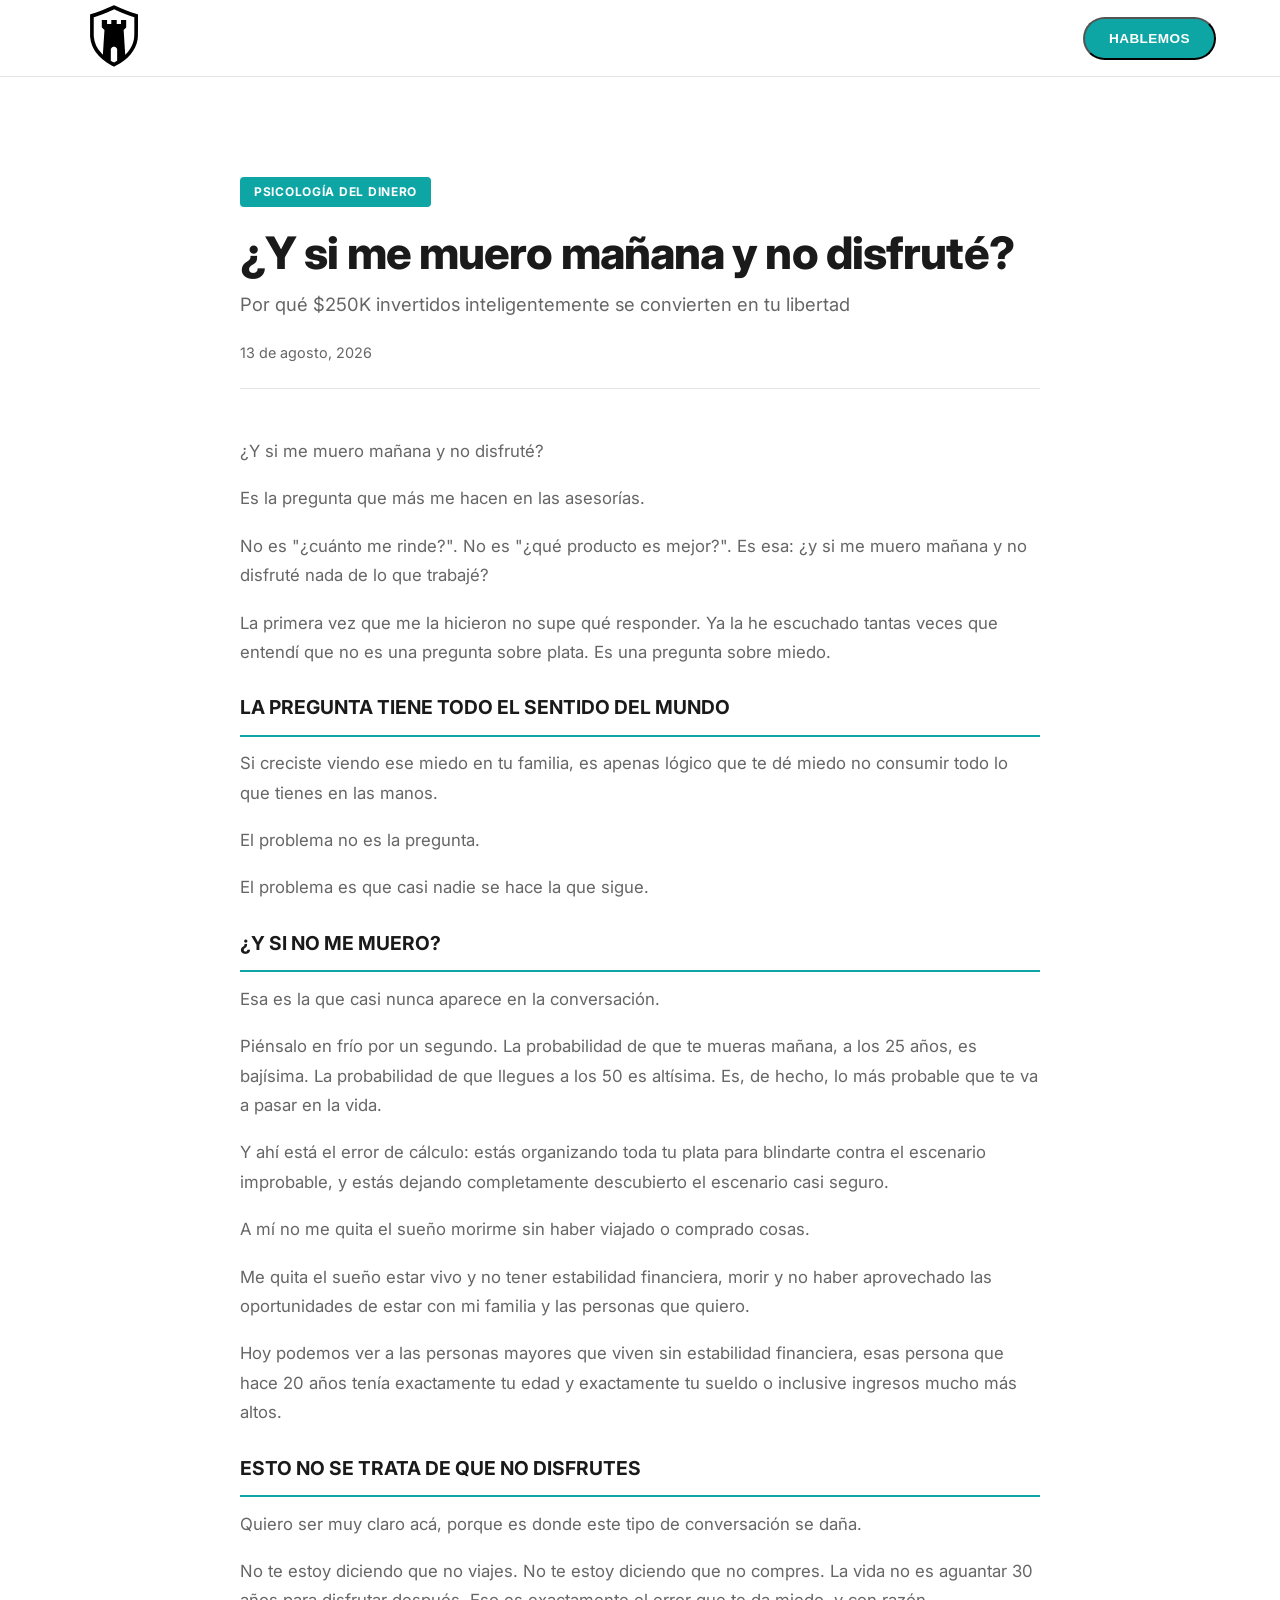
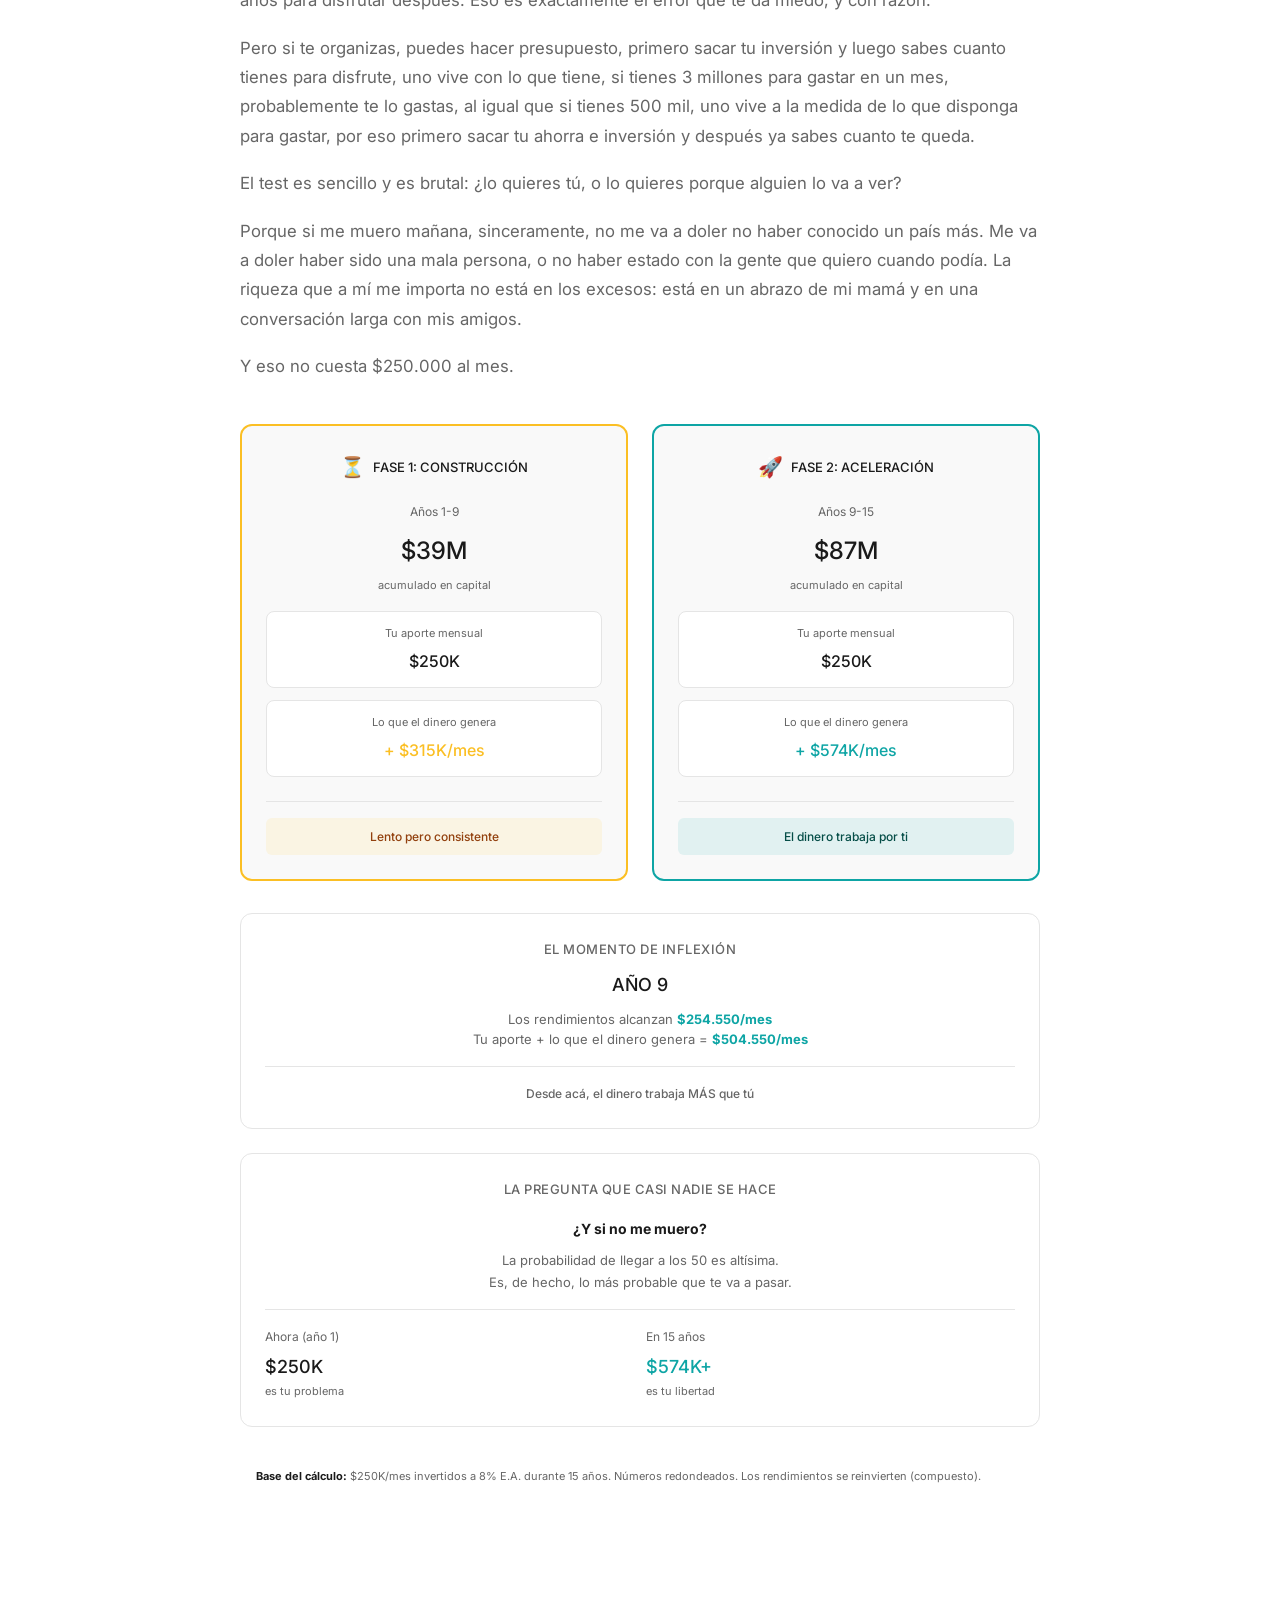
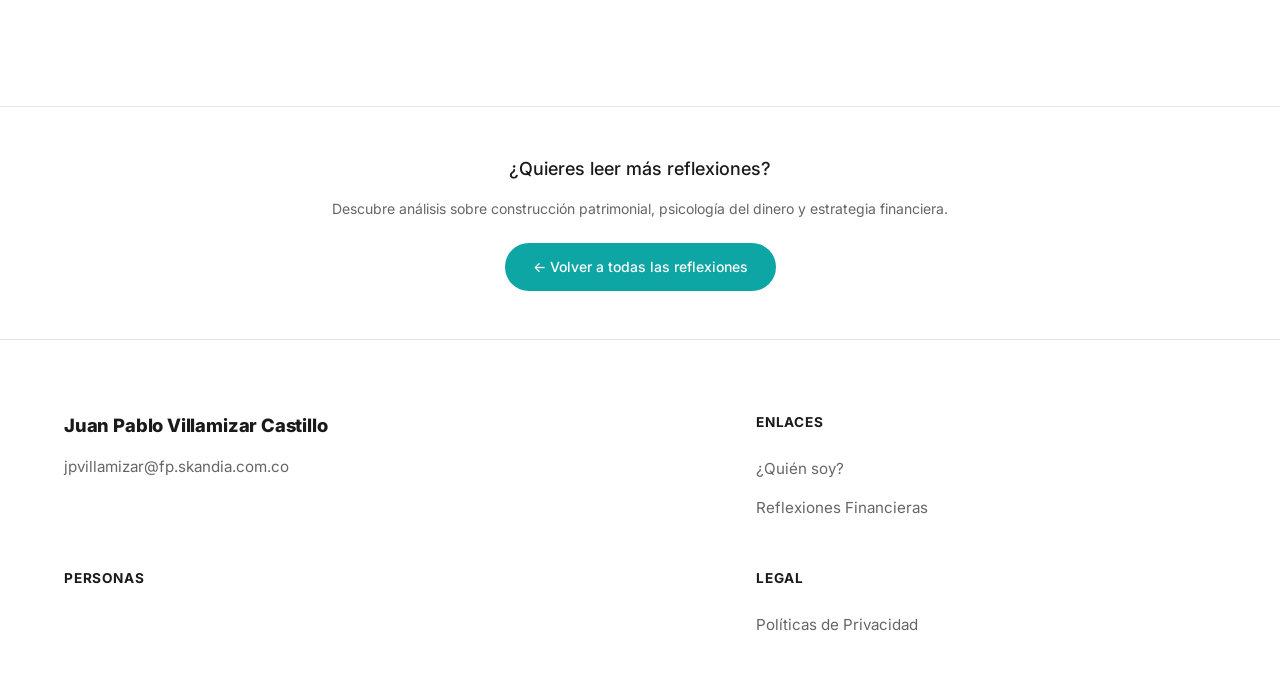
==== reflexion-bola-de-nieve.html @ 66cee469 "feat: conecta reflexión Bola de Nieve al índice y elimina contenido duplicado del arreglo Co-Authore" ====
<!DOCTYPE html>
<html lang="es">
<head>
  <meta charset="UTF-8" />
  <meta name="viewport" content="width=device-width, initial-scale=1.0" />

  <title>¿Y si me muero mañana y no disfruté? | JP Villamizar</title>

  <meta name="description" content="Por qué $250K invertidos inteligentemente se convierten en tu libertad financiera en 15 años." />
  <meta property="og:type" content="article" />
  <meta property="og:title" content="¿Y si me muero mañana y no disfruté?" />
  <meta property="og:description" content="Por qué $250K invertidos inteligentemente se convierten en tu libertad financiera en 15 años." />
  <meta property="og:url" content="https://jpvillamizar.vercel.app/reflexion-bola-de-nieve.html" />
  <!-- Opcional: si tienes una imagen de portada para la reflexión, descomenta y ajusta -->
  <!-- <meta property="og:image" content="https://jpvillamizar.vercel.app/og-reflexiones.jpg" /> -->
  <link rel="canonical" href="https://jpvillamizar.vercel.app/reflexion-bola-de-nieve.html" />

  <link rel="preconnect" href="https://fonts.googleapis.com" />
  <link rel="preconnect" href="https://fonts.gstatic.com" crossorigin />
  <link href="https://fonts.googleapis.com/css2?family=Inter:wght@400;500;600;700;800&display=swap" rel="stylesheet" />
  <link rel="stylesheet" href="style.css" />

  <style>
    /* ===== Reflexión individual (template) ===== */
    .reflexion-page {
      padding: 100px 0 100px;
    }

    .reflexion-content-wrap {
      max-width: 800px;
      margin: 0 auto;
    }

    .reflexion-badge {
      display: inline-block;
      background-color: var(--accent);
      color: #ffffff;
      font-size: 0.75rem;
      font-weight: 700;
      letter-spacing: 0.06em;
      text-transform: uppercase;
      padding: 6px 14px;
      border-radius: 4px;
      margin-bottom: 20px;
    }

    .reflexion-title {
      font-size: clamp(2rem, 4vw, 2.8rem);
      font-weight: 800;
      letter-spacing: -0.02em;
      line-height: 1.2;
      color: var(--text-primary);
      margin-bottom: 10px;
    }

    .reflexion-subtitle {
      font-size: 1.15rem;
      color: var(--text-secondary);
      line-height: 1.5;
      margin-bottom: 24px;
    }

    .reflexion-meta {
      display: flex;
      align-items: center;
      flex-wrap: wrap;
      gap: 16px;
      margin-bottom: 48px;
      padding-bottom: 24px;
      border-bottom: 1px solid var(--border);
    }

    .reflexion-meta__date {
      font-size: 0.9rem;
      color: var(--text-secondary);
    }

    .reflexion-content {
      font-size: 1.05rem;
      line-height: 1.75;
      color: var(--text-secondary);
    }

    .reflexion-content p {
      margin-bottom: 18px;
    }

    .reflexion-content h2 {
      margin-top: 40px;
      margin-bottom: 16px;
      font-size: 1.6rem;
      font-weight: 800;
      letter-spacing: -0.01em;
      color: var(--text-primary);
    }

    .reflexion-content h3 {
      margin-top: 1.5rem;
      margin-bottom: 0.8rem;
      font-size: 1.2rem;
      font-weight: 700;
      color: var(--text-primary);
      border-bottom: 2px solid var(--accent);
      padding-bottom: 0.6rem;
    }

    .reflexion-content strong {
      font-weight: 700;
      color: var(--text-primary);
    }

    .reflexion-content ul,
    .reflexion-content ol {
      margin: 0 0 18px 1.4rem;
    }

    .reflexion-content li {
      margin-bottom: 8px;
    }

    .reflexion-content blockquote {
      margin: 24px 0;
      padding: 20px 24px;
      background-color: rgba(14, 165, 165, 0.08);
      border-left: 4px solid var(--accent);
      border-radius: 6px;
      color: var(--text-primary);
    }

    @media (max-width: 600px) {
      .reflexion-page {
        padding: 80px 0 80px;
      }

      .reflexion-title {
        font-size: 1.7rem;
      }

      .reflexion-subtitle {
        font-size: 1rem;
      }

      .reflexion-meta {
        gap: 10px;
        margin-bottom: 32px;
        padding-bottom: 16px;
      }

      .reflexion-content {
        font-size: 1rem;
      }

      .reflexion-content h2 {
        font-size: 1.3rem;
        margin-top: 32px;
      }

      .reflexion-content h3 {
        font-size: 1.1rem;
        margin-top: 1.2rem;
      }
    }
  </style>
</head>
<body>

  <header class="header">
    <div class="container header__inner">
      <a href="index.html" class="logo">
        <img src="logo.svg" alt="Juan Pablo Villamizar" class="logo__img" />
      </a>

      <button type="button" class="btn btn--cta header__cta js-open-contact" id="openContactModal">HABLEMOS</button>
    </div>
  </header>

  <main>
    <article class="reflexion-page">
      <div class="container">
        <div class="reflexion-content-wrap">

          <span class="reflexion-badge">Psicología del Dinero</span>

          <h1 class="reflexion-title">¿Y si me muero mañana y no disfruté?</h1>

          <p class="reflexion-subtitle">Por qué $250K invertidos inteligentemente se convierten en tu libertad</p>

          <div class="reflexion-meta">
            <time class="reflexion-meta__date">13 de agosto, 2026</time>
          </div>

          <div class="reflexion-content">
            <p>¿Y si me muero mañana y no disfruté?</p>

            <p>Es la pregunta que más me hacen en las asesorías.</p>

            <p>No es "¿cuánto me rinde?". No es "¿qué producto es mejor?". Es esa: ¿y si me muero mañana y no disfruté nada de lo que trabajé?</p>

            <p>La primera vez que me la hicieron no supe qué responder. Ya la he escuchado tantas veces que entendí que no es una pregunta sobre plata. Es una pregunta sobre miedo.</p>

            <h3>LA PREGUNTA TIENE TODO EL SENTIDO DEL MUNDO</h3>

            <p>Si creciste viendo ese miedo en tu familia, es apenas lógico que te dé miedo no consumir todo lo que tienes en las manos.</p>

            <p>El problema no es la pregunta.</p>

            <p>El problema es que casi nadie se hace la que sigue.</p>

            <h3>¿Y SI NO ME MUERO?</h3>

            <p>Esa es la que casi nunca aparece en la conversación.</p>

            <p>Piénsalo en frío por un segundo. La probabilidad de que te mueras mañana, a los 25 años, es bajísima. La probabilidad de que llegues a los 50 es altísima. Es, de hecho, lo más probable que te va a pasar en la vida.</p>

            <p>Y ahí está el error de cálculo: estás organizando toda tu plata para blindarte contra el escenario improbable, y estás dejando completamente descubierto el escenario casi seguro.</p>

            <p>A mí no me quita el sueño morirme sin haber viajado o comprado cosas.</p>

            <p>Me quita el sueño estar vivo y no tener estabilidad financiera, morir y no haber aprovechado las oportunidades de estar con mi familia y las personas que quiero.</p>

            <p>Hoy podemos ver a las personas mayores que viven sin estabilidad financiera, esas persona que hace 20 años tenía exactamente tu edad y exactamente tu sueldo o inclusive ingresos mucho más altos.</p>

            <h3>ESTO NO SE TRATA DE QUE NO DISFRUTES</h3>

            <p>Quiero ser muy claro acá, porque es donde este tipo de conversación se daña.</p>

            <p>No te estoy diciendo que no viajes. No te estoy diciendo que no compres. La vida no es aguantar 30 años para disfrutar después. Eso es exactamente el error que te da miedo, y con razón.</p>

            <p>Pero si te organizas, puedes hacer presupuesto, primero sacar tu inversión y luego sabes cuanto tienes para disfrute, uno vive con lo que tiene, si tienes 3 millones para gastar en un mes, probablemente te lo gastas, al igual que si tienes 500 mil, uno vive a la medida de lo que disponga para gastar, por eso primero sacar tu ahorra e inversión y después ya sabes cuanto te queda.</p>

            <p>El test es sencillo y es brutal: ¿lo quieres tú, o lo quieres porque alguien lo va a ver?</p>

            <p>Porque si me muero mañana, sinceramente, no me va a doler no haber conocido un país más. Me va a doler haber sido una mala persona, o no haber estado con la gente que quiero cuando podía. La riqueza que a mí me importa no está en los excesos: está en un abrazo de mi mamá y en una conversación larga con mis amigos.</p>

            <p>Y eso no cuesta $250.000 al mes.</p>

            <div style="padding: 1.5rem 0;">
              <div style="display: grid; grid-template-columns: 1fr 1fr; gap: 1.5rem; margin-bottom: 2rem;">
                <div style="background: var(--bg-elevated); border: 2px solid #fbbf24; border-radius: 12px; padding: 1.5rem; text-align: center;">
                  <div style="display: flex; align-items: center; justify-content: center; gap: 8px; margin-bottom: 1rem;">
                    <span style="font-size: 20px;">⏳</span>
                    <span style="font-weight: 500; color: var(--text-primary); font-size: 13px;">FASE 1: CONSTRUCCIÓN</span>
                  </div>
                  <div style="margin-bottom: 1.5rem;">
                    <div style="font-size: 12px; color: var(--text-secondary); margin-bottom: 0.5rem;">Años 1-9</div>
                    <div style="font-size: 24px; font-weight: 500; color: var(--text-primary); margin-bottom: 0.25rem;">$39M</div>
                    <div style="font-size: 11px; color: var(--text-secondary); margin-bottom: 1rem;">acumulado en capital</div>
                    <div style="border: 0.5px solid var(--border); border-radius: 8px; padding: 12px; background: var(--bg); margin-bottom: 0.75rem;">
                      <div style="font-size: 11px; color: var(--text-secondary); margin-bottom: 4px;">Tu aporte mensual</div>
                      <div style="font-size: 16px; font-weight: 500; color: var(--text-primary);">$250K</div>
                    </div>
                    <div style="border: 0.5px solid var(--border); border-radius: 8px; padding: 12px; background: var(--bg);">
                      <div style="font-size: 11px; color: var(--text-secondary); margin-bottom: 4px;">Lo que el dinero genera</div>
                      <div style="font-size: 16px; font-weight: 500; color: #fbbf24;">+ $315K/mes</div>
                    </div>
                  </div>
                  <div style="margin-top: 1rem; padding-top: 1rem; border-top: 0.5px solid var(--border);">
                    <div style="background: rgba(251, 191, 36, 0.1); color: #92400e; padding: 0.5rem; border-radius: 6px; font-size: 12px; font-weight: 500;">Lento pero consistente</div>
                  </div>
                </div>

                <div style="background: var(--bg-elevated); border: 2px solid #0ea5a5; border-radius: 12px; padding: 1.5rem; text-align: center;">
                  <div style="display: flex; align-items: center; justify-content: center; gap: 8px; margin-bottom: 1rem;">
                    <span style="font-size: 20px;">🚀</span>
                    <span style="font-weight: 500; color: var(--text-primary); font-size: 13px;">FASE 2: ACELERACIÓN</span>
                  </div>
                  <div style="margin-bottom: 1.5rem;">
                    <div style="font-size: 12px; color: var(--text-secondary); margin-bottom: 0.5rem;">Años 9-15</div>
                    <div style="font-size: 24px; font-weight: 500; color: var(--text-primary); margin-bottom: 0.25rem;">$87M</div>
                    <div style="font-size: 11px; color: var(--text-secondary); margin-bottom: 1rem;">acumulado en capital</div>
                    <div style="border: 0.5px solid var(--border); border-radius: 8px; padding: 12px; background: var(--bg); margin-bottom: 0.75rem;">
                      <div style="font-size: 11px; color: var(--text-secondary); margin-bottom: 4px;">Tu aporte mensual</div>
                      <div style="font-size: 16px; font-weight: 500; color: var(--text-primary);">$250K</div>
                    </div>
                    <div style="border: 0.5px solid var(--border); border-radius: 8px; padding: 12px; background: var(--bg);">
                      <div style="font-size: 11px; color: var(--text-secondary); margin-bottom: 4px;">Lo que el dinero genera</div>
                      <div style="font-size: 16px; font-weight: 500; color: #0ea5a5;">+ $574K/mes</div>
                    </div>
                  </div>
                  <div style="margin-top: 1rem; padding-top: 1rem; border-top: 0.5px solid var(--border);">
                    <div style="background: rgba(14, 165, 165, 0.1); color: #064e48; padding: 0.5rem; border-radius: 6px; font-size: 12px; font-weight: 500;">El dinero trabaja por ti</div>
                  </div>
                </div>
              </div>

              <div style="background: var(--bg); border: 0.5px solid var(--border); border-radius: 12px; padding: 1.5rem; margin-bottom: 1.5rem;">
                <div style="text-align: center;">
                  <div style="font-size: 13px; color: var(--text-secondary); margin-bottom: 0.5rem; font-weight: 500; text-transform: uppercase; letter-spacing: 0.5px;">El momento de inflexión</div>
                  <div style="font-size: 18px; font-weight: 500; color: var(--text-primary); margin-bottom: 0.5rem;">AÑO 9</div>
                  <div style="font-size: 13px; color: var(--text-secondary); line-height: 1.6;">Los rendimientos alcanzan <strong style="color: #0ea5a5;">$254.550/mes</strong> <br/> Tu aporte + lo que el dinero genera = <strong style="color: #0ea5a5;">$504.550/mes</strong></div>
                  <div style="margin-top: 1rem; padding-top: 1rem; border-top: 0.5px solid var(--border); font-size: 12px; color: var(--text-secondary); font-weight: 500;">Desde acá, el dinero trabaja MÁS que tú</div>
                </div>
              </div>

              <div style="background: var(--bg); border: 0.5px solid var(--border); border-radius: 12px; padding: 1.5rem;">
                <div style="text-align: center; margin-bottom: 1rem;">
                  <div style="font-size: 13px; color: var(--text-secondary); font-weight: 500; margin-bottom: 1rem; text-transform: uppercase; letter-spacing: 0.5px;">La pregunta que casi nadie se hace</div>
                  <div style="font-size: 14px; color: var(--text-primary); line-height: 1.7;">
                    <span style="display: block; margin-bottom: 0.5rem;"><strong>¿Y si no me muero?</strong></span>
                    <span style="display: block; font-size: 13px; color: var(--text-secondary);">La probabilidad de llegar a los 50 es altísima.<br/>Es, de hecho, lo más probable que te va a pasar.</span>
                  </div>
                </div>
                <div style="border-top: 0.5px solid var(--border); padding-top: 1rem; margin-top: 1rem;">
                  <div style="display: grid; grid-template-columns: 1fr 1fr; gap: 12px; font-size: 12px;">
                    <div>
                      <div style="color: var(--text-secondary); margin-bottom: 4px;">Ahora (año 1)</div>
                      <div style="font-size: 18px; font-weight: 500; color: var(--text-primary);">$250K</div>
                      <div style="font-size: 11px; color: var(--text-secondary);">es tu problema</div>
                    </div>
                    <div>
                      <div style="color: var(--text-secondary); margin-bottom: 4px;">En 15 años</div>
                      <div style="font-size: 18px; font-weight: 500; color: #0ea5a5;">$574K+</div>
                      <div style="font-size: 11px; color: var(--text-secondary);">es tu libertad</div>
                    </div>
                  </div>
                </div>
              </div>

              <div style="margin-top: 1.5rem; padding: 1rem; background: var(--bg); border-radius: 8px; font-size: 11px; color: var(--text-secondary);">
                <strong>Base del cálculo:</strong> $250K/mes invertidos a 8% E.A. durante 15 años. Números redondeados. Los rendimientos se reinvierten (compuesto).
              </div>
            </div>
          </div>

        </div>
      </div>
    </article>

    <!-- SECCIÓN DE CIERRE: VOLVER A REFLEXIONES -->
    <section class="reflexion-closure" style="margin-top: 80px; padding: 48px 0; border-top: 1px solid var(--border); text-align: center;">
      <h3 style="font-size: 18px; font-weight: 500; margin: 0 0 16px 0; color: var(--text-primary);">¿Quieres leer más reflexiones?</h3>
      <p style="color: var(--text-secondary); font-size: 14px; margin: 0 0 24px 0;">Descubre análisis sobre construcción patrimonial, psicología del dinero y estrategia financiera.</p>
      <a href="reflexiones-financieras.html" style="display: inline-flex; align-items: center; justify-content: center; gap: 8px; min-height: 48px; box-sizing: border-box; background: var(--accent); color: #ffffff; padding: 12px 28px; border-radius: 100px; text-decoration: none; font-weight: 500; font-size: 14px; transition: opacity 0.2s ease;">
        ← Volver a todas las reflexiones
      </a>
    </section>
  </main>

  <footer class="footer">
    <div class="container footer__inner">
      <!-- Columna 1: Brand -->
      <div class="footer__col footer__col--brand">
        <a href="index.html" class="footer__brand">Juan Pablo Villamizar Castillo</a>
        <a href="mailto:jpvillamizar@fp.skandia.com.co" class="footer__email">jpvillamizar@fp.skandia.com.co</a>
      </div>

      <!-- Columna 2: Enlaces principales -->
      <div class="footer__col">
        <h3 class="footer__heading">Enlaces</h3>
        <ul class="footer__list">
          <li><a href="index.html#nosotros" class="footer__link">¿Quién soy?</a></li>
          <li><a href="reflexiones-financieras.html" class="footer__link">Reflexiones Financieras</a></li>
        </ul>
      </div>

      <!-- Columna 3: Personas (SIN links, solo heading) -->
      <div class="footer__col">
        <h3 class="footer__heading">Personas</h3>
      </div>

      <!-- Columna 4: Legal -->
      <div class="footer__col">
        <h3 class="footer__heading">Legal</h3>
        <ul class="footer__list">
          <li><a href="#" class="footer__link">Políticas de Privacidad</a></li>
        </ul>
      </div>
    </div>
  </footer>

  <div class="modal-overlay" id="contactModalOverlay">
    <div class="modal" role="dialog" aria-modal="true" aria-labelledby="contactModalTitle">
      <button type="button" class="modal__close" id="closeContactModal" aria-label="Cerrar">
        <svg width="18" height="18" viewBox="0 0 18 18" fill="none">
          <path d="M2 2L16 16M16 2L2 16" stroke="currentColor" stroke-width="1.6" stroke-linecap="round"/>
        </svg>
      </button>

      <h2 class="modal__title" id="contactModalTitle">Ponte en contacto</h2>
      <p class="modal__subtitle">Cuéntanos sobre tu proyecto y te contactaremos a la brevedad.</p>

      <form class="modal__form" id="contactForm">
        <div class="form-group">
          <label for="fullName">Nombre Completo</label>
          <input type="text" id="fullName" name="fullName" required />
        </div>

        <div class="form-group">
          <label for="linkedin">LinkedIn Profile</label>
          <input type="url" id="linkedin" name="linkedin" placeholder="linkedin.com/in/tu-perfil" />
        </div>

        <div class="form-row">
          <div class="form-group">
            <label for="phone">Teléfono</label>
            <input type="tel" id="phone" name="phone" required />
          </div>
          <div class="form-group">
            <label for="email">Email</label>
            <input type="email" id="email" name="email" required />
          </div>
        </div>

        <div class="form-group">
          <label for="message">¿Cómo te podemos ayudar?</label>
          <textarea id="message" name="message" rows="4"></textarea>
        </div>

        <label class="checkbox-group">
          <input type="checkbox" id="privacyPolicy" name="privacyPolicy" required />
          <span>He leído y acepto las <a href="#" class="inline-link">políticas de privacidad</a>.</span>
        </label>

        <button type="submit" class="btn btn--cta modal__submit">ENVIAR</button>
      </form>
    </div>
  </div>

  <script>
    const contactModalOverlay = document.getElementById('contactModalOverlay');
    const openContactModalTriggers = document.querySelectorAll('.js-open-contact');
    const closeContactModal = document.getElementById('closeContactModal');

    const openModal = (e) => {
      if (e) e.preventDefault();
      contactModalOverlay.classList.add('is-open');
      document.body.classList.add('modal-open');
    };

    const closeModal = () => {
      contactModalOverlay.classList.remove('is-open');
      document.body.classList.remove('modal-open');
    };

    openContactModalTriggers.forEach((trigger) => trigger.addEventListener('click', openModal));
    closeContactModal.addEventListener('click', closeModal);

    contactModalOverlay.addEventListener('click', (e) => {
      if (e.target === contactModalOverlay) closeModal();
    });

    document.addEventListener('keydown', (e) => {
      if (e.key === 'Escape' && contactModalOverlay.classList.contains('is-open')) {
        closeModal();
      }
    });

    document.getElementById('contactForm').addEventListener('submit', function (e) {
      e.preventDefault();

      const submitBtn = e.target.querySelector('button[type="submit"]');
      const originalBtnText = submitBtn.innerText;
      submitBtn.innerText = 'ENVIANDO...';
      submitBtn.disabled = true;

      // Reemplaza esta URL con la tuya de Google Apps Script
      const SCRIPT_URL = 'https://script.google.com/macros/s/AKfycbzHT7zYtWZRDqIqQ-Z_yzwOs47rKaZ9F3GA0aGe3IZ6wIFYPAkXJtQAMqJR0zdX5Y1I7g/exec';

      const formData = {
        fullName: document.getElementById('fullName').value,
        linkedin: document.getElementById('linkedin').value,
        phone: document.getElementById('phone').value,
        email: document.getElementById('email').value,
        message: document.getElementById('message').value
      };

      fetch(SCRIPT_URL, {
        method: 'POST',
        mode: 'no-cors',
        headers: { 'Content-Type': 'application/json' },
        body: JSON.stringify(formData)
      })
        .then(() => {
          alert('¡Gracias! Hemos recibido tu mensaje y te contactaremos pronto.');
          e.target.reset();
          closeModal();
        })
        .catch((error) => {
          alert('Hubo un error al enviar el mensaje. Por favor intenta de nuevo.');
          console.error('Error:', error);
        })
        .finally(() => {
          submitBtn.innerText = originalBtnText;
          submitBtn.disabled = false;
        });
    });
  </script>

</body>
</html>
---- style.css ----
/* ===== Reset & Base ===== */
* {
  margin: 0;
  padding: 0;
  box-sizing: border-box;
}

:root {
  --bg: #ffffff;
  --bg-elevated: #f9f9f9;
  --text-primary: #1a1a1a;
  --text-secondary: #666666;
  --accent: #0ea5a5;
  --accent-hover: #0d9193;
  --border: #e5e5e5;
  --container-width: 1200px;
}

html {
  scroll-behavior: smooth;
}

body {
  background-color: var(--bg);
  color: var(--text-primary);
  font-family: 'Inter', -apple-system, BlinkMacSystemFont, 'Segoe UI', sans-serif;
  line-height: 1.5;
  overflow-x: hidden;
}

a {
  text-decoration: none;
  color: inherit;
}

ul {
  list-style: none;
}

.container {
  width: 100%;
  max-width: var(--container-width);
  margin: 0 auto;
  padding: 0 24px;
}

/* ===== Header ===== */
.header {
  position: sticky;
  top: 0;
  z-index: 100;
  background-color: rgba(255, 255, 255, 0.85);
  backdrop-filter: blur(10px);
  -webkit-backdrop-filter: blur(10px);
  border-bottom: 1px solid var(--border);
}

.header__inner {
  display: flex;
  align-items: center;
  justify-content: space-between;
  height: 76px;
}

.logo {
  display: inline-flex;
  align-items: center;
  z-index: 110;
}

.logo__img {
  display: block;
  height: 100px;           /* Aumentamos el tamaño para que sea bien visible */
  width: auto;            /* Mantiene la proporción horizontal */
  filter: none;      /* Pasa el logo de negro a blanco resplandeciente */
  transition: opacity 0.2s ease;
}

.logo__img:hover {
  opacity: 0.8;           /* Efecto suave al pasar el cursor */
}

/* ---- Nav ---- */
.nav__list {
  display: flex;
  align-items: center;
  gap: 40px;
}

.nav__link {
  display: flex;
  align-items: center;
  gap: 6px;
  font-size: 0.95rem;
  font-weight: 500;
  color: var(--text-secondary);
  transition: color 0.2s ease;
  cursor: pointer;
}

.nav__link:hover {
  color: var(--text-primary);
}

.chevron {
  transition: transform 0.2s ease;
}

.nav__item--dropdown {
  position: relative;
}

.nav__item--dropdown:hover .chevron {
  transform: rotate(180deg);
}

.dropdown {
  position: absolute;
  top: calc(100% + 16px);
  left: 50%;
  transform: translateX(-50%) translateY(8px);
  min-width: 190px;
  background-color: var(--bg-elevated);
  border: 1px solid var(--border);
  border-radius: 12px;
  padding: 8px;
  opacity: 0;
  visibility: hidden;
  transition: opacity 0.2s ease, transform 0.2s ease, visibility 0.2s ease;
  box-shadow: 0 12px 32px rgba(0, 0, 0, 0.08);
}

.nav__item--dropdown:hover .dropdown {
  opacity: 1;
  visibility: visible;
  transform: translateX(-50%) translateY(0);
}

.dropdown__link {
  display: block;
  padding: 10px 14px;
  font-size: 0.9rem;
  font-weight: 500;
  color: var(--text-secondary);
  border-radius: 8px;
  transition: background-color 0.2s ease, color 0.2s ease;
  white-space: nowrap;
}

.dropdown__link:hover {
  background-color: rgba(14, 165, 165, 0.08);
  color: var(--text-primary);
}

/* ---- CTA Button ---- */
.btn {
  display: inline-flex;
  align-items: center;
  justify-content: center;
  font-weight: 700;
  border-radius: 100px;
  transition: background-color 0.2s ease, transform 0.15s ease, box-shadow 0.2s ease;
  cursor: pointer;
  white-space: nowrap;
}

.btn--cta {
  background-color: var(--accent);
  color: #ffffff;
  font-size: 0.85rem;
  letter-spacing: 0.03em;
  padding: 12px 24px;
}

.btn--cta:hover {
  background-color: var(--accent-hover);
  transform: translateY(-1px);
  box-shadow: 0 8px 20px rgba(14, 165, 165, 0.15);
}

/* ---- Mobile Nav Toggle ---- */
.nav-toggle {
  display: none;
  flex-direction: column;
  justify-content: center;
  gap: 5px;
  width: 32px;
  height: 32px;
  background: none;
  border: none;
  cursor: pointer;
  z-index: 110;
}

.nav-toggle span {
  display: block;
  width: 100%;
  height: 2px;
  background-color: var(--text-primary);
  border-radius: 2px;
  transition: transform 0.3s ease, opacity 0.3s ease;
}

.nav-toggle.is-open span:nth-child(1) {
  transform: translateY(7px) rotate(45deg);
}

.nav-toggle.is-open span:nth-child(2) {
  opacity: 0;
}

.nav-toggle.is-open span:nth-child(3) {
  transform: translateY(-7px) rotate(-45deg);
}

/* ===== Hero Section ===== */
.hero {
  position: relative;
  padding: 140px 0 120px;
  overflow: hidden;
}

.hero::before {
  content: '';
  position: absolute;
  top: -10%;
  left: 50%;
  transform: translateX(-50%);
  width: 600px;
  height: 600px;
  background: radial-gradient(circle, rgba(14, 165, 165, 0.08) 0%, rgba(14, 165, 165, 0.02) 50%, rgba(14, 165, 165, 0) 70%);
  pointer-events: none;
  z-index: 0;
}

.hero__inner {
  position: relative;
  z-index: 1;
  max-width: 900px;
  text-align: center;
  margin: 0 auto;
  display: flex;
  flex-direction: column;
  align-items: center;
}

.cursor {
  color: var(--accent);
  animation: blink 1s step-end infinite;
}

@keyframes blink {
  0%, 100% { opacity: 1; }
  50% { opacity: 0; }
}

.hero__lead {
  margin-top: 32px;
  display: flex;
  flex-direction: column;
  align-items: center;
}

.hero__lead-label {
  font-size: 16px;
  font-weight: 400;
  color: var(--text-secondary);
  margin-bottom: 8px;
}

.hero__lead-highlight {
  font-family: 'Inter', -apple-system, BlinkMacSystemFont, 'Segoe UI', sans-serif;
  font-size: 72px;
  font-weight: 800;
  line-height: 1.05;
  letter-spacing: -0.02em;
  color: var(--accent);
  margin-bottom: 24px;
}

.hero__lead-text {
  font-size: 16px;
  font-weight: 400;
  color: var(--text-secondary);
  max-width: 620px;
  margin-bottom: 32px;
}

.hero__cta {
  margin-top: 40px;
  background-color: var(--accent);
  color: #ffffff;
  font-size: 1rem;
  padding: 16px 36px;
}

.hero__cta:hover {
  background-color: var(--accent-hover);
  transform: translateY(-2px);
  box-shadow: 0 10px 28px rgba(14, 165, 165, 0.2);
}

.hero__text {
  margin-top: 56px;
  padding-top: 40px;
  border-top: 1px solid var(--border);
  font-size: 1rem;
  font-weight: 400;
  color: var(--text-secondary);
  max-width: 560px;
}

/* ===== Segments Section ===== */
.segments {
  padding: 100px 0 140px;
}

.segments__title {
  font-size: clamp(1.8rem, 3.5vw, 2.6rem);
  font-weight: 800;
  letter-spacing: -0.02em;
  text-align: center;
  margin-bottom: 56px;
}

.segments__grid {
  display: grid;
  grid-template-columns: repeat(2, 1fr);
  gap: 28px;
}

.segment-card {
  display: flex;
  flex-direction: column;
  align-items: flex-start;
  background-color: var(--bg-elevated);
  border: 1px solid var(--border);
  border-radius: 20px;
  padding: 40px;
  transition: border-color 0.25s ease, transform 0.25s ease, box-shadow 0.25s ease;
}

.segment-card:hover {
  border-color: var(--accent);
  transform: translateY(-4px);
  box-shadow: 0 16px 40px rgba(0, 0, 0, 0.08);
}

.segment-card__tag {
  display: inline-block;
  font-size: 0.75rem;
  font-weight: 700;
  letter-spacing: 0.08em;
  text-transform: uppercase;
  color: var(--accent);
  background-color: rgba(217, 255, 63, 0.1);
  border-radius: 100px;
  padding: 6px 14px;
  margin-bottom: 20px;
}

.segment-card__desc {
  font-size: 1rem;
  line-height: 1.6;
  color: var(--text-secondary);
  margin-bottom: 28px;
}

.segment-card__list {
  display: flex;
  flex-direction: column;
  gap: 14px;
  width: 100%;
  margin-bottom: 36px;
}

.segment-card__list li {
  display: flex;
  align-items: center;
  gap: 12px;
  font-size: 0.95rem;
  font-weight: 500;
  color: var(--text-primary);
}

.check-icon {
  flex-shrink: 0;
  color: var(--accent);
  background-color: rgba(217, 255, 63, 0.1);
  border-radius: 50%;
  padding: 3px;
}

.btn--outline {
  width: 100%;
  background-color: transparent;
  color: var(--text-primary);
  border: 1px solid var(--border);
  font-size: 0.95rem;
  padding: 14px 28px;
  margin-top: auto;
}

.btn--outline:hover {
  background-color: var(--accent);
  border-color: var(--accent);
  color: #0a0a0a;
}

.btn--outline-accent {
  color: var(--accent);
  border-color: var(--accent);
}

/* ===== Reflexiones Financieras Section ===== */
.reflexiones-financieras {
  padding: 100px 0 140px;
}

.reflexiones__header {
  text-align: center;
  margin-bottom: 56px;
}

.reflexiones__title {
  font-size: clamp(1.8rem, 3.5vw, 2.6rem);
  font-weight: 800;
  letter-spacing: -0.02em;
}

.reflexiones__subtitle {
  margin-top: 12px;
  font-size: 1.05rem;
  color: var(--text-secondary);
}

.reflexiones__list {
  display: flex;
  flex-direction: column;
  gap: 20px;
  max-width: 860px;
  margin: 0 auto;
}

.reflexion-card {
  display: flex;
  flex-direction: column;
  align-items: flex-start;
  background-color: var(--bg-elevated);
  border: 1px solid var(--border);
  border-radius: 20px;
  padding: 36px 40px;
  transition: border-color 0.25s ease, transform 0.25s ease, box-shadow 0.25s ease;
}

.reflexion-card:hover {
  border-color: rgba(217, 255, 63, 0.35);
  transform: translateY(-2px);
  box-shadow: 0 16px 40px rgba(0, 0, 0, 0.35);
}

.reflexion-card__badge {
  display: inline-block;
  font-size: 0.75rem;
  font-weight: 700;
  letter-spacing: 0.08em;
  text-transform: uppercase;
  color: var(--accent);
  background-color: rgba(217, 255, 63, 0.1);
  border-radius: 100px;
  padding: 6px 14px;
  margin-bottom: 18px;
}

.reflexion-card__title {
  font-size: 1.3rem;
  font-weight: 700;
  letter-spacing: -0.01em;
  line-height: 1.3;
  margin-bottom: 14px;
}

.reflexion-card__excerpt {
  font-size: 0.98rem;
  line-height: 1.65;
  color: var(--text-secondary);
  margin-bottom: 20px;
}

.reflexion-card__date {
  font-size: 0.85rem;
  color: var(--text-secondary);
  opacity: 0.7;
}

/* ===== Contact Modal ===== */
.modal-overlay {
  position: fixed;
  inset: 0;
  z-index: 200;
  display: flex;
  align-items: center;
  justify-content: center;
  padding: 24px;
  background-color: rgba(0, 0, 0, 0.7);
  backdrop-filter: blur(6px);
  -webkit-backdrop-filter: blur(6px);
  opacity: 0;
  visibility: hidden;
  transition: opacity 0.25s ease, visibility 0.25s ease;
}

.modal-overlay.is-open {
  opacity: 1;
  visibility: visible;
}

body.modal-open {
  overflow: hidden;
}

.modal {
  position: relative;
  width: 100%;
  max-width: 560px;
  max-height: 90vh;
  overflow-y: auto;
  background-color: var(--bg-elevated);
  border: 1px solid var(--border);
  border-radius: 20px;
  padding: 48px;
  transform: translateY(16px) scale(0.98);
  transition: transform 0.25s ease;
}

.modal-overlay.is-open .modal {
  transform: translateY(0) scale(1);
}

.modal__close {
  position: absolute;
  top: 20px;
  right: 20px;
  display: flex;
  align-items: center;
  justify-content: center;
  width: 36px;
  height: 36px;
  background-color: transparent;
  border: 1px solid var(--border);
  border-radius: 50%;
  color: var(--text-secondary);
  cursor: pointer;
  transition: color 0.2s ease, border-color 0.2s ease;
}

.modal__close:hover {
  color: var(--text-primary);
  border-color: var(--text-primary);
}

.modal__title {
  font-size: 1.7rem;
  font-weight: 800;
  letter-spacing: -0.02em;
  padding-right: 40px;
}

.modal__subtitle {
  margin-top: 8px;
  font-size: 0.95rem;
  color: var(--text-secondary);
}

.modal__form {
  margin-top: 32px;
  display: flex;
  flex-direction: column;
  gap: 20px;
}

.form-row {
  display: grid;
  grid-template-columns: 1fr 1fr;
  gap: 16px;
}

.form-group {
  display: flex;
  flex-direction: column;
  gap: 8px;
}

.form-group label {
  font-size: 0.85rem;
  font-weight: 600;
  color: var(--text-secondary);
}

.form-group input,
.form-group select,
.form-group textarea {
  background-color: var(--bg);
  border: 1px solid var(--border);
  border-radius: 10px;
  padding: 12px 16px;
  font-family: inherit;
  font-size: 0.95rem;
  color: var(--text-primary);
  outline: none;
  transition: border-color 0.2s ease;
}

.form-group textarea {
  resize: vertical;
  min-height: 90px;
}

.form-group input:focus,
.form-group select:focus,
.form-group textarea:focus {
  border-color: var(--accent);
}

.form-group select {
  appearance: none;
  -webkit-appearance: none;
  background-image: url("data:image/svg+xml,%3Csvg xmlns='http://www.w3.org/2000/svg' width='10' height='6' viewBox='0 0 10 6' fill='none'%3E%3Cpath d='M1 1L5 5L9 1' stroke='%239a9a94' stroke-width='1.5' stroke-linecap='round' stroke-linejoin='round'/%3E%3C/svg%3E");
  background-repeat: no-repeat;
  background-position: right 16px center;
  padding-right: 40px;
  cursor: pointer;
}

.checkbox-group {
  display: flex;
  align-items: flex-start;
  gap: 10px;
  font-size: 0.85rem;
  color: var(--text-secondary);
  cursor: pointer;
  line-height: 1.5;
}

.checkbox-group input[type="checkbox"] {
  flex-shrink: 0;
  width: 18px;
  height: 18px;
  margin-top: 2px;
  accent-color: var(--accent);
  cursor: pointer;
}

.inline-link {
  color: var(--accent);
  text-decoration: underline;
  text-underline-offset: 2px;
}

.modal__submit {
  width: 100%;
  padding: 15px 28px;
  font-size: 0.95rem;
  margin-top: 4px;
}

/* ===== Footer ===== */
.footer {
  border-top: 1px solid var(--border);
  padding: 72px 0 40px;
}

.footer__inner {
  display: grid;
  grid-template-columns: 1.4fr 1fr;
  gap: 48px;
}

.footer__col--brand {
  display: flex;
  flex-direction: column;
  align-items: flex-start;
  gap: 16px;
}

.footer__email {
  font-size: 0.95rem;
  color: var(--text-secondary);
  transition: color 0.2s ease;
}

.footer__email:hover {
  color: var(--accent);
}

.footer__brand {
  font-size: 1.15rem;
  font-weight: 800;
  letter-spacing: -0.01em;
  color: var(--text-primary);
}

.footer__heading {
  font-size: 0.85rem;
  font-weight: 700;
  letter-spacing: 0.06em;
  text-transform: uppercase;
  color: var(--text-primary);
  margin-bottom: 24px;
}

.footer__list {
  display: flex;
  flex-direction: column;
  gap: 14px;
}

.footer__link {
  font-size: 0.95rem;
  color: var(--text-secondary);
  transition: color 0.2s ease;
}

.footer__link:hover {
  color: var(--accent);
}

/* ===== Override para Reflexion Modal ===== */
.reflexion-modal {
  max-width: 75vw !important;
}

/* ===== Responsive ===== */
@media (max-width: 900px) {
  .hero__lead-highlight {
    font-size: 56px;
  }

  .segments {
    padding: 80px 0 100px;
  }

  .segments__grid {
    grid-template-columns: 1fr;
    gap: 20px;
  }

  .segment-card {
    padding: 32px;
  }

  .reflexiones-financieras {
    padding: 80px 0 100px;
  }

  .reflexion-card {
    padding: 28px 28px;
  }

  .modal {
    padding: 36px 28px;
  }

  .footer {
    padding: 56px 0 32px;
  }

  .nav {
    position: fixed;
    top: 0;
    right: 0;
    height: 100vh;
    width: min(320px, 80vw);
    background-color: var(--bg-elevated);
    border-left: 1px solid var(--border);
    padding: 100px 32px 32px;
    transform: translateX(100%);
    transition: transform 0.3s ease;
    z-index: 105;
  }

  .nav.is-open {
    transform: translateX(0);
  }

  .nav__list {
    flex-direction: column;
    align-items: flex-start;
    gap: 8px;
    width: 100%;
  }

  .nav__link {
    width: 100%;
    padding: 12px 0;
    font-size: 1.05rem;
  }

  .nav__item--dropdown {
    width: 100%;
  }

  .dropdown {
    position: static;
    transform: none;
    opacity: 1;
    visibility: visible;
    display: none;
    box-shadow: none;
    border: none;
    background: transparent;
    padding: 0 0 0 12px;
    margin-top: 4px;
  }

  .nav__item--dropdown.is-open .dropdown {
    display: block;
  }

  .nav-toggle {
    display: flex;
  }

  .header__cta {
    display: none;
  }
}

@media (max-width: 900px) and (min-width: 600px) {
  .header__cta {
    display: inline-flex;
  }
}

@media (max-width: 600px) {
  .header__inner {
    height: 68px;
  }

  .hero {
    padding: 100px 0 80px;
  }

  .hero__lead-highlight {
    font-size: 48px;
  }

  .hero__cta {
    width: 100%;
  }

  .hero__text {
    margin-top: 40px;
    padding-top: 32px;
  }

  .segments__title {
    margin-bottom: 40px;
  }

  .segment-card {
    padding: 28px 24px;
  }

  .reflexion-card {
    padding: 24px 20px;
    border-radius: 16px;
  }

  .reflexion-card__title {
    font-size: 1.15rem;
  }

  .modal-overlay {
    padding: 16px;
  }

  .modal {
    max-width: 95vw;
    padding: 32px 20px;
    border-radius: 16px;
    overflow-x: hidden;
  }

  .modal__title {
    font-size: 1.4rem;
  }

  .form-row {
    grid-template-columns: 1fr;
    gap: 20px;
  }

  .footer__inner {
    grid-template-columns: 1fr;
    row-gap: 36px;
  }
}

/* ===== Estilos específicos para contenido de reflexiones ===== */

.reflexion-modal__body p {
  margin-bottom: 1rem;
  line-height: 1.6;
  color: var(--text-primary);
}

.reflexion-modal__body ul {
  list-style-type: disc;
  margin-left: 1.5rem;
  padding-left: 0;
  margin-bottom: 1rem;
}

.reflexion-modal__body ul li {
  margin-bottom: 0.8rem;
  line-height: 1.6;
  color: var(--text-secondary);
}

.reflexion-modal__body ol {
  list-style-type: decimal;
  margin-left: 1.5rem;
  padding-left: 0;
  margin-bottom: 1rem;
}

.reflexion-modal__body ol li {
  margin-bottom: 1rem;
  line-height: 1.6;
  color: var(--text-primary);
}

.reflexion-modal__body h3 {
  font-size: 1.2rem;
  font-weight: 700;
  margin-top: 1.5rem;
  margin-bottom: 0.8rem;
  color: var(--text-primary);
  border-bottom: 2px solid var(--accent);
  padding-bottom: 0.6rem;
}

.reflexion-modal__body h4 {
  font-size: 1rem;
  font-weight: 700;
  margin-top: 1.2rem;
  margin-bottom: 0.6rem;
  color: var(--text-primary);
}

.reflexion-modal__body blockquote {
  margin: 1.5rem 0;
  background: rgba(14, 165, 165, 0.08);
  border-left: 4px solid var(--accent);
  padding: 1.2rem;
  border-radius: 6px;
  color: var(--text-primary);
}

.reflexion-modal__body strong {
  font-weight: 700;
  color: var(--text-primary);
}

.reflexion-grid-2col {
  display: grid;
  grid-template-columns: 1fr 1fr;
  gap: 2.5rem;
  margin: 2.5rem auto;
  max-width: 950px;
}

.reflexion-grid-3col {
  display: grid;
  grid-template-columns: 1fr auto 1fr;
  gap: 1.5rem;
  align-items: start;
  margin: 2rem 0;
  padding: 1.5rem 0;
  border-top: 1px solid #e5e5e5;
  border-bottom: 1px solid #e5e5e5;
}

@media (max-width: 600px) {
  .reflexion-grid-2col,
  .reflexion-grid-3col {
    grid-template-columns: 1fr;
    gap: 1.25rem;
  }

  .reflexion-modal__body p {
    font-size: 0.95rem;
    margin-bottom: 0.8rem;
  }

  .reflexion-modal__body ul,
  .reflexion-modal__body ol {
    margin-left: 1.2rem;
  }

  .reflexion-modal__body ul li,
  .reflexion-modal__body ol li {
    font-size: 0.95rem;
    margin-bottom: 0.6rem;
  }

  .reflexion-modal__body h3 {
    font-size: 1.1rem;
    margin-top: 1.2rem;
  }

  .reflexion-modal__body h4 {
    margin-top: 1rem;
  }

  .reflexion-modal__body blockquote {
    margin: 1.2rem 0;
    padding: 1rem;
    font-size: 0.95rem;
  }
}
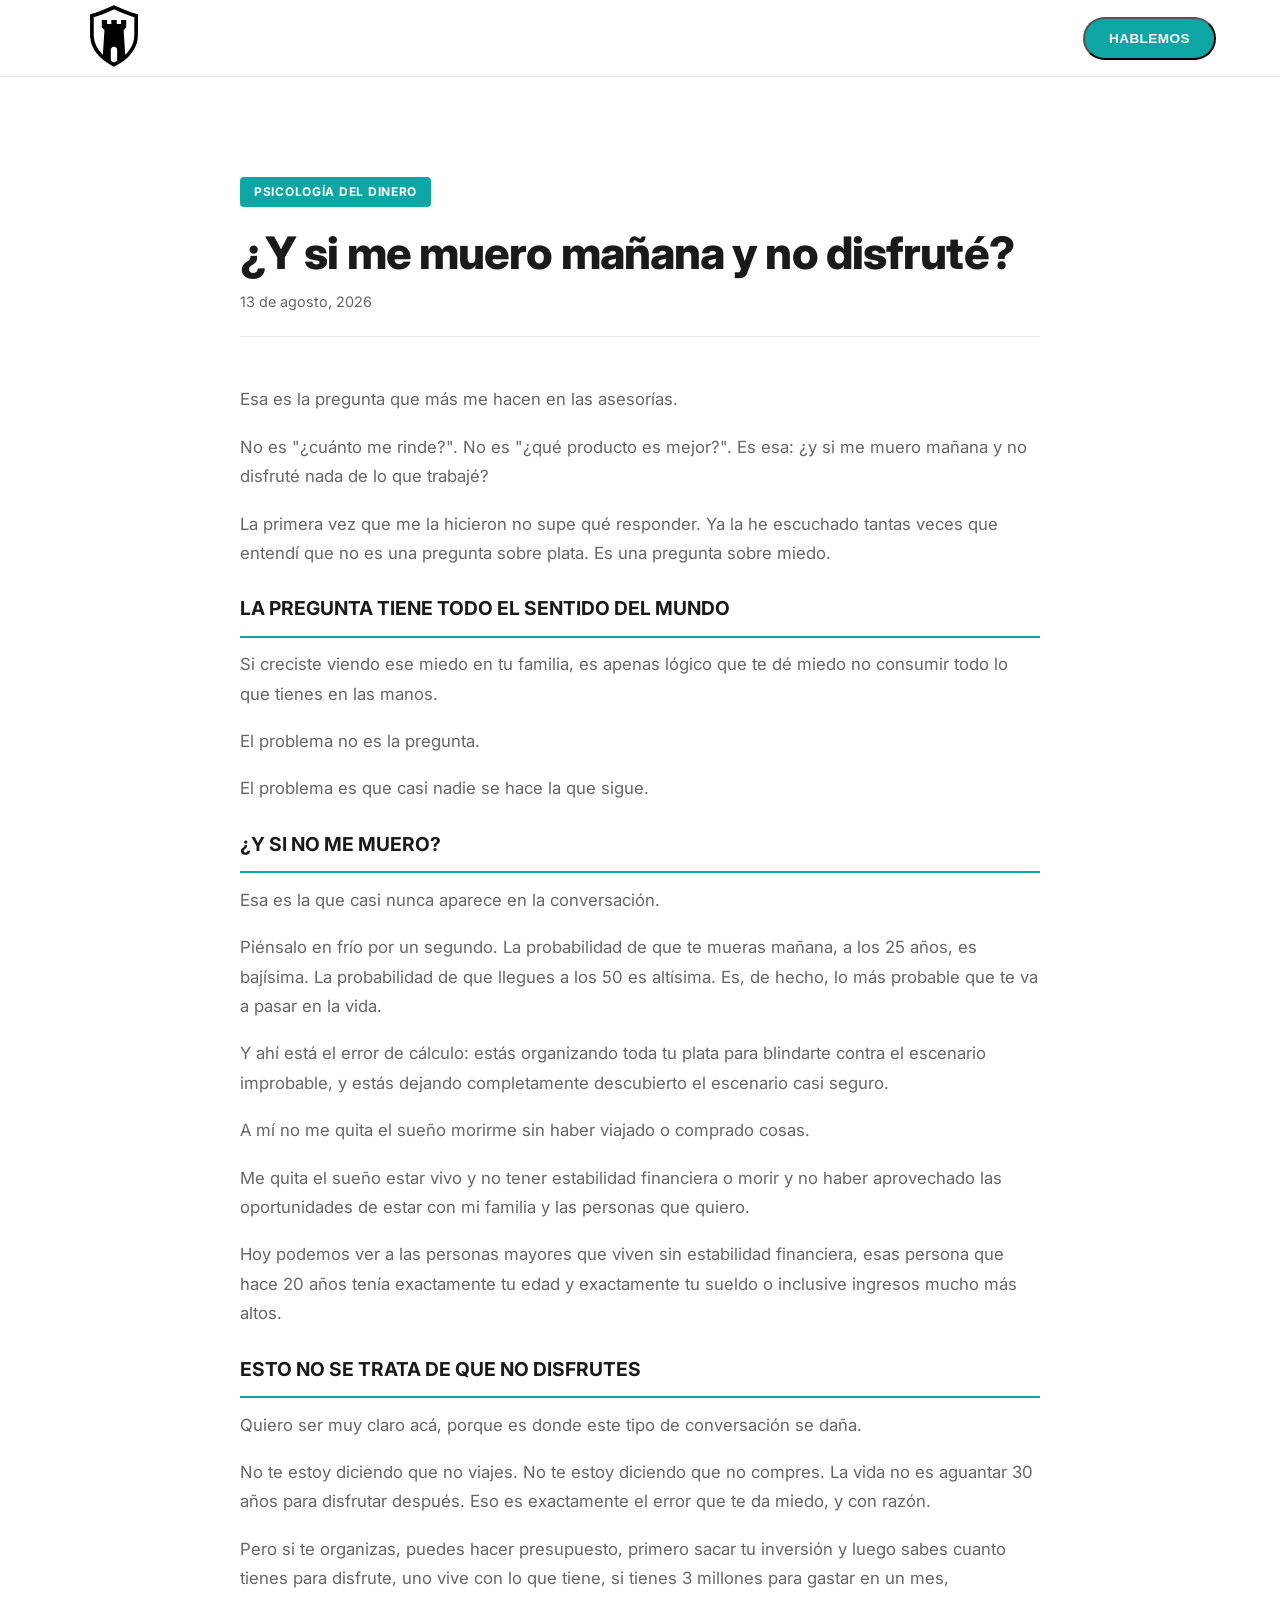
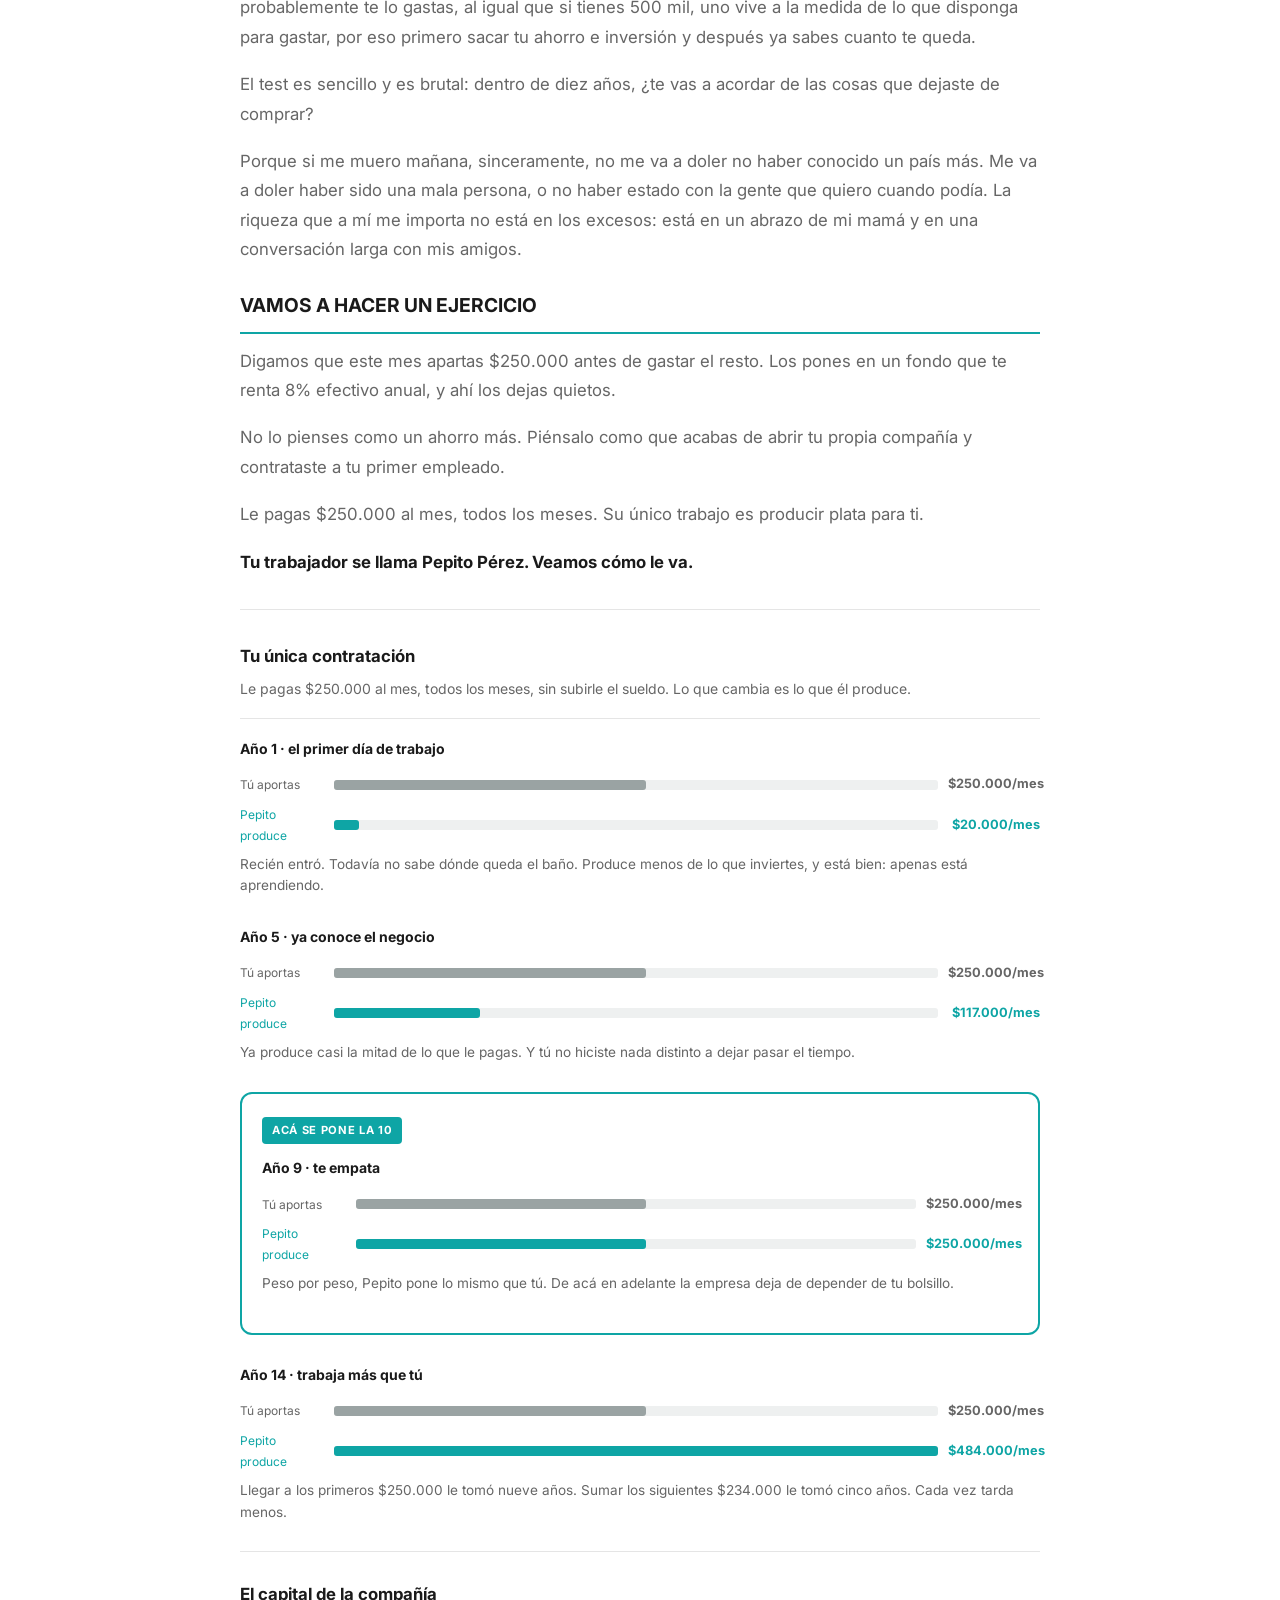
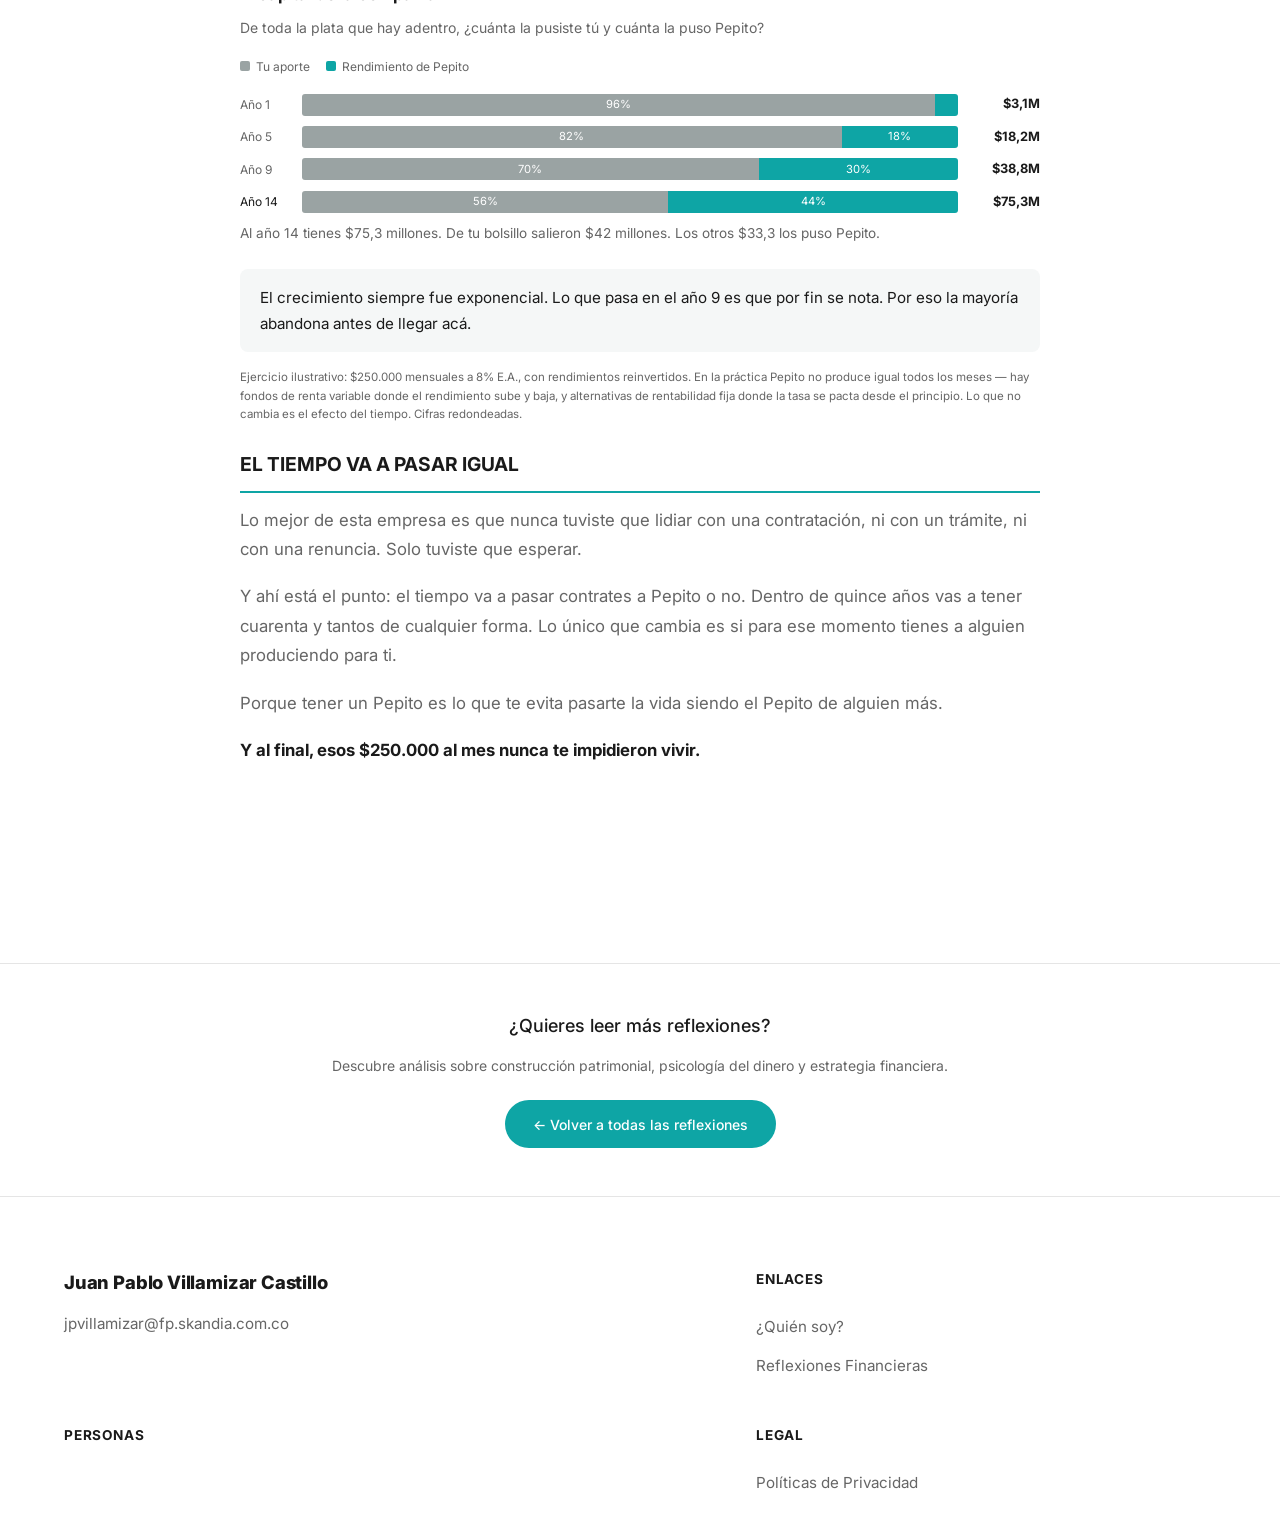
==== commit 5fecc172: "Reflexion Bola de Nieve: widget Pepito Perez y cierre nuevo" ====
--- a/reflexion-bola-de-nieve.html
+++ b/reflexion-bola-de-nieve.html
@@ -160,6 +160,34 @@
         margin-top: 1.2rem;
       }
     }
+
+    .pepito-box { margin-top: 2rem; padding-top: 2rem; border-top: 1px solid var(--border); }
+    .pepito-head { display: flex; align-items: center; gap: 10px; font-size: 1.05rem; font-weight: 700; color: var(--text-primary); margin-bottom: 6px; }
+    .pepito-intro { font-size: 0.875rem; color: var(--text-secondary); margin: 0 0 24px 0; padding-bottom: 16px; border-bottom: 1px solid var(--border); }
+    .pepito-year { margin-bottom: 28px; }
+    .pepito-year--hito { border: 2px solid var(--accent); border-radius: 12px; padding: 20px; }
+    .pepito-badge { display: inline-block; font-size: 0.7rem; font-weight: 700; letter-spacing: 0.06em; background: var(--accent); color: #ffffff; padding: 4px 10px; border-radius: 4px; margin-bottom: 12px; }
+    .pepito-label { font-size: 0.875rem; font-weight: 700; color: var(--text-primary); margin-bottom: 12px; }
+    .pepito-row { display: grid; grid-template-columns: 84px 1fr 92px; align-items: center; gap: 10px; margin-bottom: 8px; }
+    .pepito-name { font-size: 0.75rem; }
+    .pepito-track { height: 10px; background: #eef0f0; border-radius: 3px; }
+    .pepito-fill { height: 10px; border-radius: 3px; }
+    .pepito-val { font-size: 0.8rem; font-weight: 700; text-align: right; }
+    .pepito-cap { font-size: 0.85rem; color: var(--text-secondary); line-height: 1.6; margin: 8px 0 0 0; }
+    .pepito-cap-sub { padding-top: 28px; border-top: 1px solid var(--border); }
+    .pepito-crow { display: grid; grid-template-columns: 52px 1fr 72px; align-items: center; gap: 10px; margin-bottom: 10px; }
+    .pepito-stack { display: flex; height: 22px; border-radius: 3px; overflow: hidden; }
+    .pepito-stack span { display: flex; align-items: center; justify-content: center; font-size: 0.7rem; color: #ffffff; }
+    .pepito-legend { display: flex; gap: 16px; font-size: 0.75rem; color: var(--text-secondary); margin-bottom: 16px; }
+    .pepito-dot { display: inline-block; width: 10px; height: 10px; border-radius: 2px; margin-right: 6px; }
+    .pepito-note { background: #f5f7f7; border-radius: 8px; padding: 16px 20px; margin: 24px 0 16px 0; }
+    .pepito-note p { font-size: 0.95rem; color: var(--text-primary); margin: 0; line-height: 1.7; }
+    .pepito-foot { font-size: 0.72rem; color: var(--text-secondary); line-height: 1.6; margin: 0; }
+    @media (max-width: 600px) {
+      .pepito-row { grid-template-columns: 70px 1fr 80px; gap: 6px; }
+      .pepito-crow { grid-template-columns: 44px 1fr 62px; gap: 6px; }
+      .pepito-val { font-size: 0.72rem; }
+    }
   </style>
 </head>
 <body>
@@ -183,16 +211,12 @@
 
           <h1 class="reflexion-title">¿Y si me muero mañana y no disfruté?</h1>
 
-          <p class="reflexion-subtitle">Por qué $250K invertidos inteligentemente se convierten en tu libertad</p>
-
           <div class="reflexion-meta">
             <time class="reflexion-meta__date">13 de agosto, 2026</time>
           </div>
 
           <div class="reflexion-content">
-            <p>¿Y si me muero mañana y no disfruté?</p>
-
-            <p>Es la pregunta que más me hacen en las asesorías.</p>
+            <p>Esa es la pregunta que más me hacen en las asesorías.</p>
 
             <p>No es "¿cuánto me rinde?". No es "¿qué producto es mejor?". Es esa: ¿y si me muero mañana y no disfruté nada de lo que trabajé?</p>
 
@@ -216,7 +240,7 @@
 
             <p>A mí no me quita el sueño morirme sin haber viajado o comprado cosas.</p>
 
-            <p>Me quita el sueño estar vivo y no tener estabilidad financiera, morir y no haber aprovechado las oportunidades de estar con mi familia y las personas que quiero.</p>
+            <p>Me quita el sueño estar vivo y no tener estabilidad financiera o morir y no haber aprovechado las oportunidades de estar con mi familia y las personas que quiero.</p>
 
             <p>Hoy podemos ver a las personas mayores que viven sin estabilidad financiera, esas persona que hace 20 años tenía exactamente tu edad y exactamente tu sueldo o inclusive ingresos mucho más altos.</p>
 
@@ -226,100 +250,138 @@
 
             <p>No te estoy diciendo que no viajes. No te estoy diciendo que no compres. La vida no es aguantar 30 años para disfrutar después. Eso es exactamente el error que te da miedo, y con razón.</p>
 
-            <p>Pero si te organizas, puedes hacer presupuesto, primero sacar tu inversión y luego sabes cuanto tienes para disfrute, uno vive con lo que tiene, si tienes 3 millones para gastar en un mes, probablemente te lo gastas, al igual que si tienes 500 mil, uno vive a la medida de lo que disponga para gastar, por eso primero sacar tu ahorra e inversión y después ya sabes cuanto te queda.</p>
-
-            <p>El test es sencillo y es brutal: ¿lo quieres tú, o lo quieres porque alguien lo va a ver?</p>
+            <p>Pero si te organizas, puedes hacer presupuesto, primero sacar tu inversión y luego sabes cuanto tienes para disfrute, uno vive con lo que tiene, si tienes 3 millones para gastar en un mes, probablemente te lo gastas, al igual que si tienes 500 mil, uno vive a la medida de lo que disponga para gastar, por eso primero sacar tu ahorro e inversión y después ya sabes cuanto te queda.</p>
+
+            <p>El test es sencillo y es brutal: dentro de diez años, ¿te vas a acordar de las cosas que dejaste de comprar?</p>
 
             <p>Porque si me muero mañana, sinceramente, no me va a doler no haber conocido un país más. Me va a doler haber sido una mala persona, o no haber estado con la gente que quiero cuando podía. La riqueza que a mí me importa no está en los excesos: está en un abrazo de mi mamá y en una conversación larga con mis amigos.</p>
 
-            <p>Y eso no cuesta $250.000 al mes.</p>
-
-            <div style="padding: 1.5rem 0;">
-              <div style="display: grid; grid-template-columns: 1fr 1fr; gap: 1.5rem; margin-bottom: 2rem;">
-                <div style="background: var(--bg-elevated); border: 2px solid #fbbf24; border-radius: 12px; padding: 1.5rem; text-align: center;">
-                  <div style="display: flex; align-items: center; justify-content: center; gap: 8px; margin-bottom: 1rem;">
-                    <span style="font-size: 20px;">⏳</span>
-                    <span style="font-weight: 500; color: var(--text-primary); font-size: 13px;">FASE 1: CONSTRUCCIÓN</span>
-                  </div>
-                  <div style="margin-bottom: 1.5rem;">
-                    <div style="font-size: 12px; color: var(--text-secondary); margin-bottom: 0.5rem;">Años 1-9</div>
-                    <div style="font-size: 24px; font-weight: 500; color: var(--text-primary); margin-bottom: 0.25rem;">$39M</div>
-                    <div style="font-size: 11px; color: var(--text-secondary); margin-bottom: 1rem;">acumulado en capital</div>
-                    <div style="border: 0.5px solid var(--border); border-radius: 8px; padding: 12px; background: var(--bg); margin-bottom: 0.75rem;">
-                      <div style="font-size: 11px; color: var(--text-secondary); margin-bottom: 4px;">Tu aporte mensual</div>
-                      <div style="font-size: 16px; font-weight: 500; color: var(--text-primary);">$250K</div>
-                    </div>
-                    <div style="border: 0.5px solid var(--border); border-radius: 8px; padding: 12px; background: var(--bg);">
-                      <div style="font-size: 11px; color: var(--text-secondary); margin-bottom: 4px;">Lo que el dinero genera</div>
-                      <div style="font-size: 16px; font-weight: 500; color: #fbbf24;">+ $315K/mes</div>
-                    </div>
-                  </div>
-                  <div style="margin-top: 1rem; padding-top: 1rem; border-top: 0.5px solid var(--border);">
-                    <div style="background: rgba(251, 191, 36, 0.1); color: #92400e; padding: 0.5rem; border-radius: 6px; font-size: 12px; font-weight: 500;">Lento pero consistente</div>
-                  </div>
-                </div>
-
-                <div style="background: var(--bg-elevated); border: 2px solid #0ea5a5; border-radius: 12px; padding: 1.5rem; text-align: center;">
-                  <div style="display: flex; align-items: center; justify-content: center; gap: 8px; margin-bottom: 1rem;">
-                    <span style="font-size: 20px;">🚀</span>
-                    <span style="font-weight: 500; color: var(--text-primary); font-size: 13px;">FASE 2: ACELERACIÓN</span>
-                  </div>
-                  <div style="margin-bottom: 1.5rem;">
-                    <div style="font-size: 12px; color: var(--text-secondary); margin-bottom: 0.5rem;">Años 9-15</div>
-                    <div style="font-size: 24px; font-weight: 500; color: var(--text-primary); margin-bottom: 0.25rem;">$87M</div>
-                    <div style="font-size: 11px; color: var(--text-secondary); margin-bottom: 1rem;">acumulado en capital</div>
-                    <div style="border: 0.5px solid var(--border); border-radius: 8px; padding: 12px; background: var(--bg); margin-bottom: 0.75rem;">
-                      <div style="font-size: 11px; color: var(--text-secondary); margin-bottom: 4px;">Tu aporte mensual</div>
-                      <div style="font-size: 16px; font-weight: 500; color: var(--text-primary);">$250K</div>
-                    </div>
-                    <div style="border: 0.5px solid var(--border); border-radius: 8px; padding: 12px; background: var(--bg);">
-                      <div style="font-size: 11px; color: var(--text-secondary); margin-bottom: 4px;">Lo que el dinero genera</div>
-                      <div style="font-size: 16px; font-weight: 500; color: #0ea5a5;">+ $574K/mes</div>
-                    </div>
-                  </div>
-                  <div style="margin-top: 1rem; padding-top: 1rem; border-top: 0.5px solid var(--border);">
-                    <div style="background: rgba(14, 165, 165, 0.1); color: #064e48; padding: 0.5rem; border-radius: 6px; font-size: 12px; font-weight: 500;">El dinero trabaja por ti</div>
-                  </div>
-                </div>
+            <h3>VAMOS A HACER UN EJERCICIO</h3>
+
+            <p>Digamos que este mes apartas $250.000 antes de gastar el resto. Los pones en un fondo que te renta 8% efectivo anual, y ahí los dejas quietos.</p>
+
+            <p>No lo pienses como un ahorro más. Piénsalo como que acabas de abrir tu propia compañía y contrataste a tu primer empleado.</p>
+
+            <p>Le pagas $250.000 al mes, todos los meses. Su único trabajo es producir plata para ti.</p>
+
+            <p><strong>Tu trabajador se llama Pepito Pérez. Veamos cómo le va.</strong></p>
+
+            <div class="pepito-box">
+
+              <div class="pepito-head">Tu única contratación</div>
+              <p class="pepito-intro">Le pagas $250.000 al mes, todos los meses, sin subirle el sueldo. Lo que cambia es lo que él produce.</p>
+
+              <div class="pepito-year">
+                <div class="pepito-label">Año 1 · el primer día de trabajo</div>
+                <div class="pepito-row">
+                  <span class="pepito-name" style="color: var(--text-secondary);">Tú aportas</span>
+                  <div class="pepito-track"><div class="pepito-fill" style="width: 51.7%; background: #9aa3a3;"></div></div>
+                  <span class="pepito-val" style="color: var(--text-secondary);">$250.000/mes</span>
+                </div>
+                <div class="pepito-row">
+                  <span class="pepito-name" style="color: var(--accent);">Pepito produce</span>
+                  <div class="pepito-track"><div class="pepito-fill" style="width: 4.1%; background: var(--accent);"></div></div>
+                  <span class="pepito-val" style="color: var(--accent);">$20.000/mes</span>
+                </div>
+                <p class="pepito-cap">Recién entró. Todavía no sabe dónde queda el baño. Produce menos de lo que inviertes, y está bien: apenas está aprendiendo.</p>
               </div>
 
-              <div style="background: var(--bg); border: 0.5px solid var(--border); border-radius: 12px; padding: 1.5rem; margin-bottom: 1.5rem;">
-                <div style="text-align: center;">
-                  <div style="font-size: 13px; color: var(--text-secondary); margin-bottom: 0.5rem; font-weight: 500; text-transform: uppercase; letter-spacing: 0.5px;">El momento de inflexión</div>
-                  <div style="font-size: 18px; font-weight: 500; color: var(--text-primary); margin-bottom: 0.5rem;">AÑO 9</div>
-                  <div style="font-size: 13px; color: var(--text-secondary); line-height: 1.6;">Los rendimientos alcanzan <strong style="color: #0ea5a5;">$254.550/mes</strong> <br/> Tu aporte + lo que el dinero genera = <strong style="color: #0ea5a5;">$504.550/mes</strong></div>
-                  <div style="margin-top: 1rem; padding-top: 1rem; border-top: 0.5px solid var(--border); font-size: 12px; color: var(--text-secondary); font-weight: 500;">Desde acá, el dinero trabaja MÁS que tú</div>
-                </div>
+              <div class="pepito-year">
+                <div class="pepito-label">Año 5 · ya conoce el negocio</div>
+                <div class="pepito-row">
+                  <span class="pepito-name" style="color: var(--text-secondary);">Tú aportas</span>
+                  <div class="pepito-track"><div class="pepito-fill" style="width: 51.7%; background: #9aa3a3;"></div></div>
+                  <span class="pepito-val" style="color: var(--text-secondary);">$250.000/mes</span>
+                </div>
+                <div class="pepito-row">
+                  <span class="pepito-name" style="color: var(--accent);">Pepito produce</span>
+                  <div class="pepito-track"><div class="pepito-fill" style="width: 24.2%; background: var(--accent);"></div></div>
+                  <span class="pepito-val" style="color: var(--accent);">$117.000/mes</span>
+                </div>
+                <p class="pepito-cap">Ya produce casi la mitad de lo que le pagas. Y tú no hiciste nada distinto a dejar pasar el tiempo.</p>
               </div>
 
-              <div style="background: var(--bg); border: 0.5px solid var(--border); border-radius: 12px; padding: 1.5rem;">
-                <div style="text-align: center; margin-bottom: 1rem;">
-                  <div style="font-size: 13px; color: var(--text-secondary); font-weight: 500; margin-bottom: 1rem; text-transform: uppercase; letter-spacing: 0.5px;">La pregunta que casi nadie se hace</div>
-                  <div style="font-size: 14px; color: var(--text-primary); line-height: 1.7;">
-                    <span style="display: block; margin-bottom: 0.5rem;"><strong>¿Y si no me muero?</strong></span>
-                    <span style="display: block; font-size: 13px; color: var(--text-secondary);">La probabilidad de llegar a los 50 es altísima.<br/>Es, de hecho, lo más probable que te va a pasar.</span>
-                  </div>
-                </div>
-                <div style="border-top: 0.5px solid var(--border); padding-top: 1rem; margin-top: 1rem;">
-                  <div style="display: grid; grid-template-columns: 1fr 1fr; gap: 12px; font-size: 12px;">
-                    <div>
-                      <div style="color: var(--text-secondary); margin-bottom: 4px;">Ahora (año 1)</div>
-                      <div style="font-size: 18px; font-weight: 500; color: var(--text-primary);">$250K</div>
-                      <div style="font-size: 11px; color: var(--text-secondary);">es tu problema</div>
-                    </div>
-                    <div>
-                      <div style="color: var(--text-secondary); margin-bottom: 4px;">En 15 años</div>
-                      <div style="font-size: 18px; font-weight: 500; color: #0ea5a5;">$574K+</div>
-                      <div style="font-size: 11px; color: var(--text-secondary);">es tu libertad</div>
-                    </div>
-                  </div>
-                </div>
+              <div class="pepito-year pepito-year--hito">
+                <span class="pepito-badge">ACÁ SE PONE LA 10</span>
+                <div class="pepito-label">Año 9 · te empata</div>
+                <div class="pepito-row">
+                  <span class="pepito-name" style="color: var(--text-secondary);">Tú aportas</span>
+                  <div class="pepito-track"><div class="pepito-fill" style="width: 51.7%; background: #9aa3a3;"></div></div>
+                  <span class="pepito-val" style="color: var(--text-secondary);">$250.000/mes</span>
+                </div>
+                <div class="pepito-row">
+                  <span class="pepito-name" style="color: var(--accent);">Pepito produce</span>
+                  <div class="pepito-track"><div class="pepito-fill" style="width: 51.7%; background: var(--accent);"></div></div>
+                  <span class="pepito-val" style="color: var(--accent);">$250.000/mes</span>
+                </div>
+                <p class="pepito-cap">Peso por peso, Pepito pone lo mismo que tú. De acá en adelante la empresa deja de depender de tu bolsillo.</p>
               </div>
 
-              <div style="margin-top: 1.5rem; padding: 1rem; background: var(--bg); border-radius: 8px; font-size: 11px; color: var(--text-secondary);">
-                <strong>Base del cálculo:</strong> $250K/mes invertidos a 8% E.A. durante 15 años. Números redondeados. Los rendimientos se reinvierten (compuesto).
+              <div class="pepito-year">
+                <div class="pepito-label">Año 14 · trabaja más que tú</div>
+                <div class="pepito-row">
+                  <span class="pepito-name" style="color: var(--text-secondary);">Tú aportas</span>
+                  <div class="pepito-track"><div class="pepito-fill" style="width: 51.7%; background: #9aa3a3;"></div></div>
+                  <span class="pepito-val" style="color: var(--text-secondary);">$250.000/mes</span>
+                </div>
+                <div class="pepito-row">
+                  <span class="pepito-name" style="color: var(--accent);">Pepito produce</span>
+                  <div class="pepito-track"><div class="pepito-fill" style="width: 100%; background: var(--accent);"></div></div>
+                  <span class="pepito-val" style="color: var(--accent);">$484.000/mes</span>
+                </div>
+                <p class="pepito-cap">Llegar a los primeros $250.000 le tomó nueve años. Sumar los siguientes $234.000 le tomó cinco años. Cada vez tarda menos.</p>
               </div>
+
+              <div class="pepito-cap-sub">
+                <div class="pepito-head">El capital de la compañía</div>
+                <p class="pepito-intro" style="border-bottom: none; padding-bottom: 0; margin-bottom: 16px;">De toda la plata que hay adentro, ¿cuánta la pusiste tú y cuánta la puso Pepito?</p>
+
+                <div class="pepito-legend">
+                  <span><span class="pepito-dot" style="background: #9aa3a3;"></span>Tu aporte</span>
+                  <span><span class="pepito-dot" style="background: var(--accent);"></span>Rendimiento de Pepito</span>
+                </div>
+
+                <div class="pepito-crow">
+                  <span class="pepito-name" style="color: var(--text-secondary);">Año 1</span>
+                  <div class="pepito-stack"><span style="width: 96.5%; background: #9aa3a3;">96%</span><span style="width: 3.5%; background: var(--accent);"></span></div>
+                  <span class="pepito-val" style="color: var(--text-primary);">$3,1M</span>
+                </div>
+                <div class="pepito-crow">
+                  <span class="pepito-name" style="color: var(--text-secondary);">Año 5</span>
+                  <div class="pepito-stack"><span style="width: 82.3%; background: #9aa3a3;">82%</span><span style="width: 17.7%; background: var(--accent);">18%</span></div>
+                  <span class="pepito-val" style="color: var(--text-primary);">$18,2M</span>
+                </div>
+                <div class="pepito-crow">
+                  <span class="pepito-name" style="color: var(--text-secondary);">Año 9</span>
+                  <div class="pepito-stack"><span style="width: 69.6%; background: #9aa3a3;">70%</span><span style="width: 30.4%; background: var(--accent);">30%</span></div>
+                  <span class="pepito-val" style="color: var(--text-primary);">$38,8M</span>
+                </div>
+                <div class="pepito-crow">
+                  <span class="pepito-name" style="color: var(--text-primary);">Año 14</span>
+                  <div class="pepito-stack"><span style="width: 55.8%; background: #9aa3a3;">56%</span><span style="width: 44.2%; background: var(--accent);">44%</span></div>
+                  <span class="pepito-val" style="color: var(--text-primary);">$75,3M</span>
+                </div>
+
+                <p class="pepito-cap">Al año 14 tienes $75,3 millones. De tu bolsillo salieron $42 millones. Los otros $33,3 los puso Pepito.</p>
+              </div>
+
+              <div class="pepito-note">
+                <p>El crecimiento siempre fue exponencial. Lo que pasa en el año 9 es que por fin se nota. Por eso la mayoría abandona antes de llegar acá.</p>
+              </div>
+
+              <p class="pepito-foot">Ejercicio ilustrativo: $250.000 mensuales a 8% E.A., con rendimientos reinvertidos. En la práctica Pepito no produce igual todos los meses — hay fondos de renta variable donde el rendimiento sube y baja, y alternativas de rentabilidad fija donde la tasa se pacta desde el principio. Lo que no cambia es el efecto del tiempo. Cifras redondeadas.</p>
+
             </div>
+
+            <h3>EL TIEMPO VA A PASAR IGUAL</h3>
+
+            <p>Lo mejor de esta empresa es que nunca tuviste que lidiar con una contratación, ni con un trámite, ni con una renuncia. Solo tuviste que esperar.</p>
+
+            <p>Y ahí está el punto: el tiempo va a pasar contrates a Pepito o no. Dentro de quince años vas a tener cuarenta y tantos de cualquier forma. Lo único que cambia es si para ese momento tienes a alguien produciendo para ti.</p>
+
+            <p>Porque tener un Pepito es lo que te evita pasarte la vida siendo el Pepito de alguien más.</p>
+
+            <p><strong>Y al final, esos $250.000 al mes nunca te impidieron vivir.</strong></p>
           </div>
 
         </div>
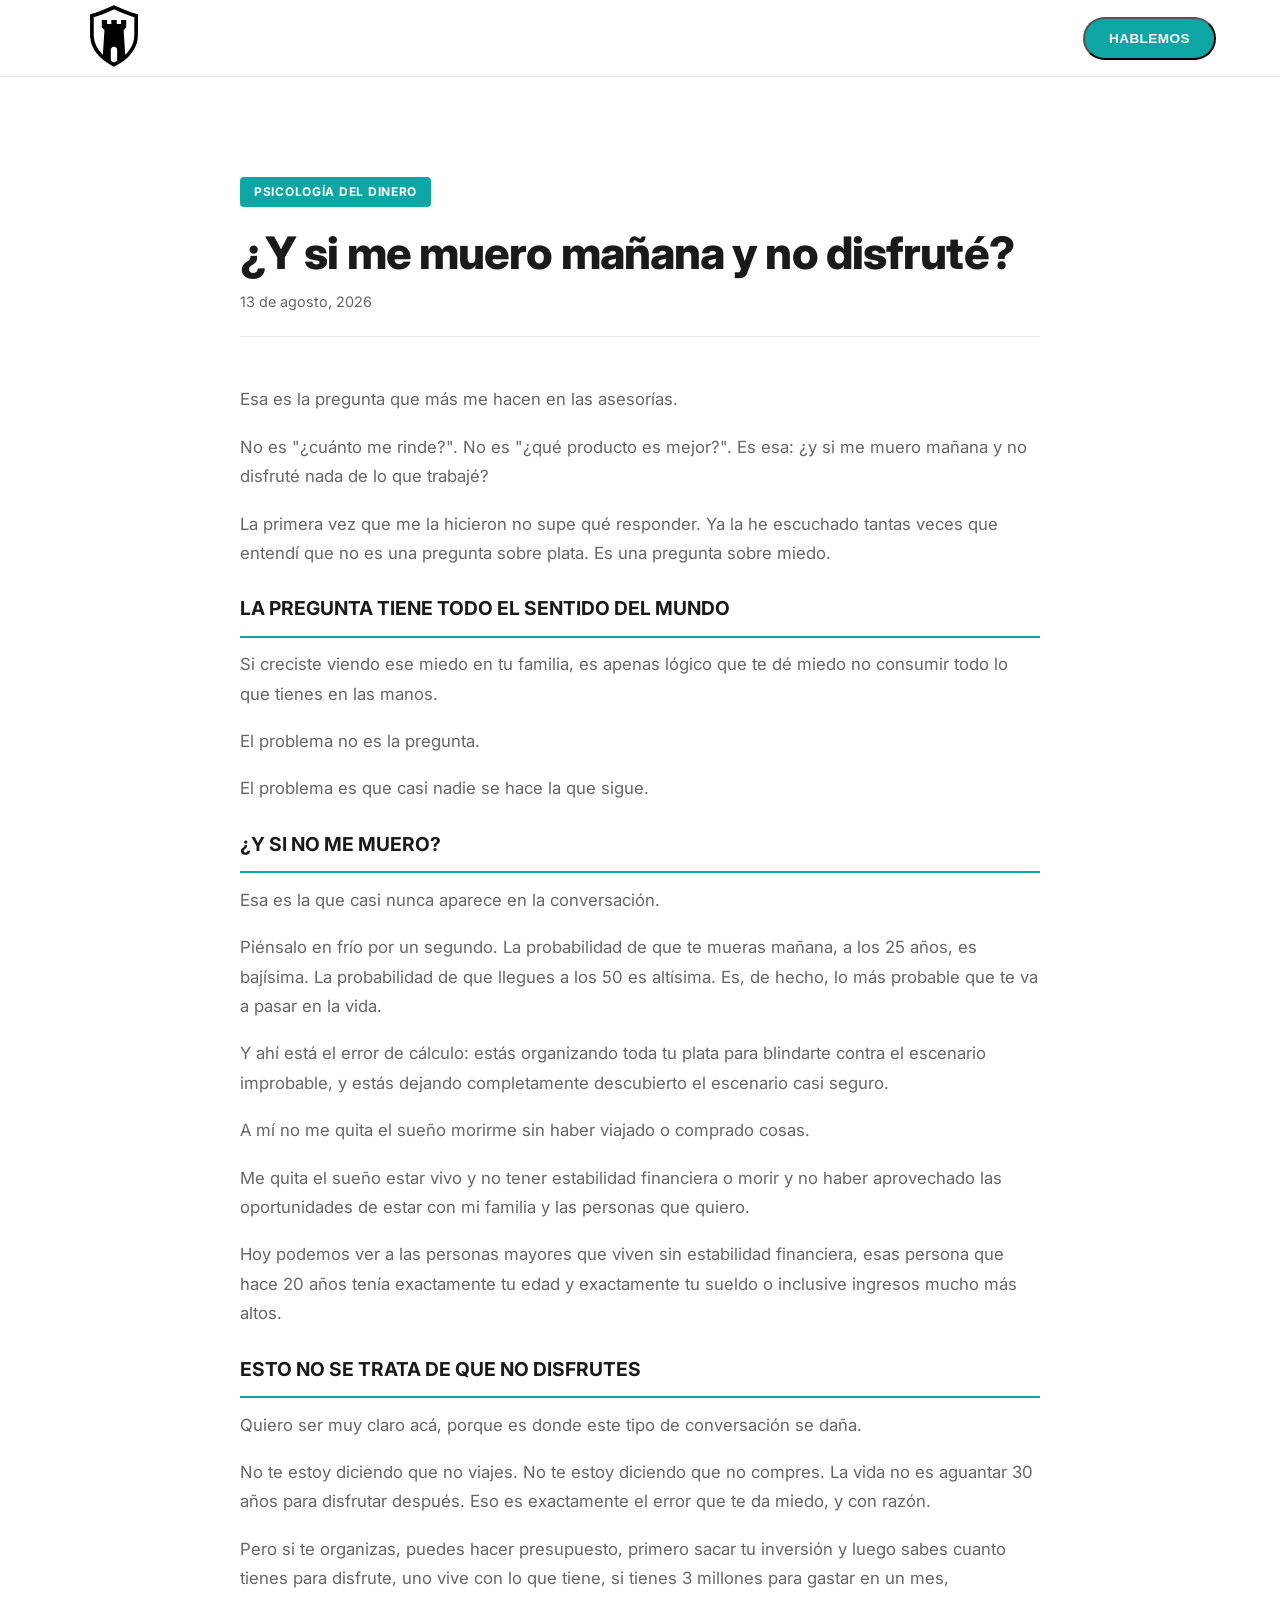
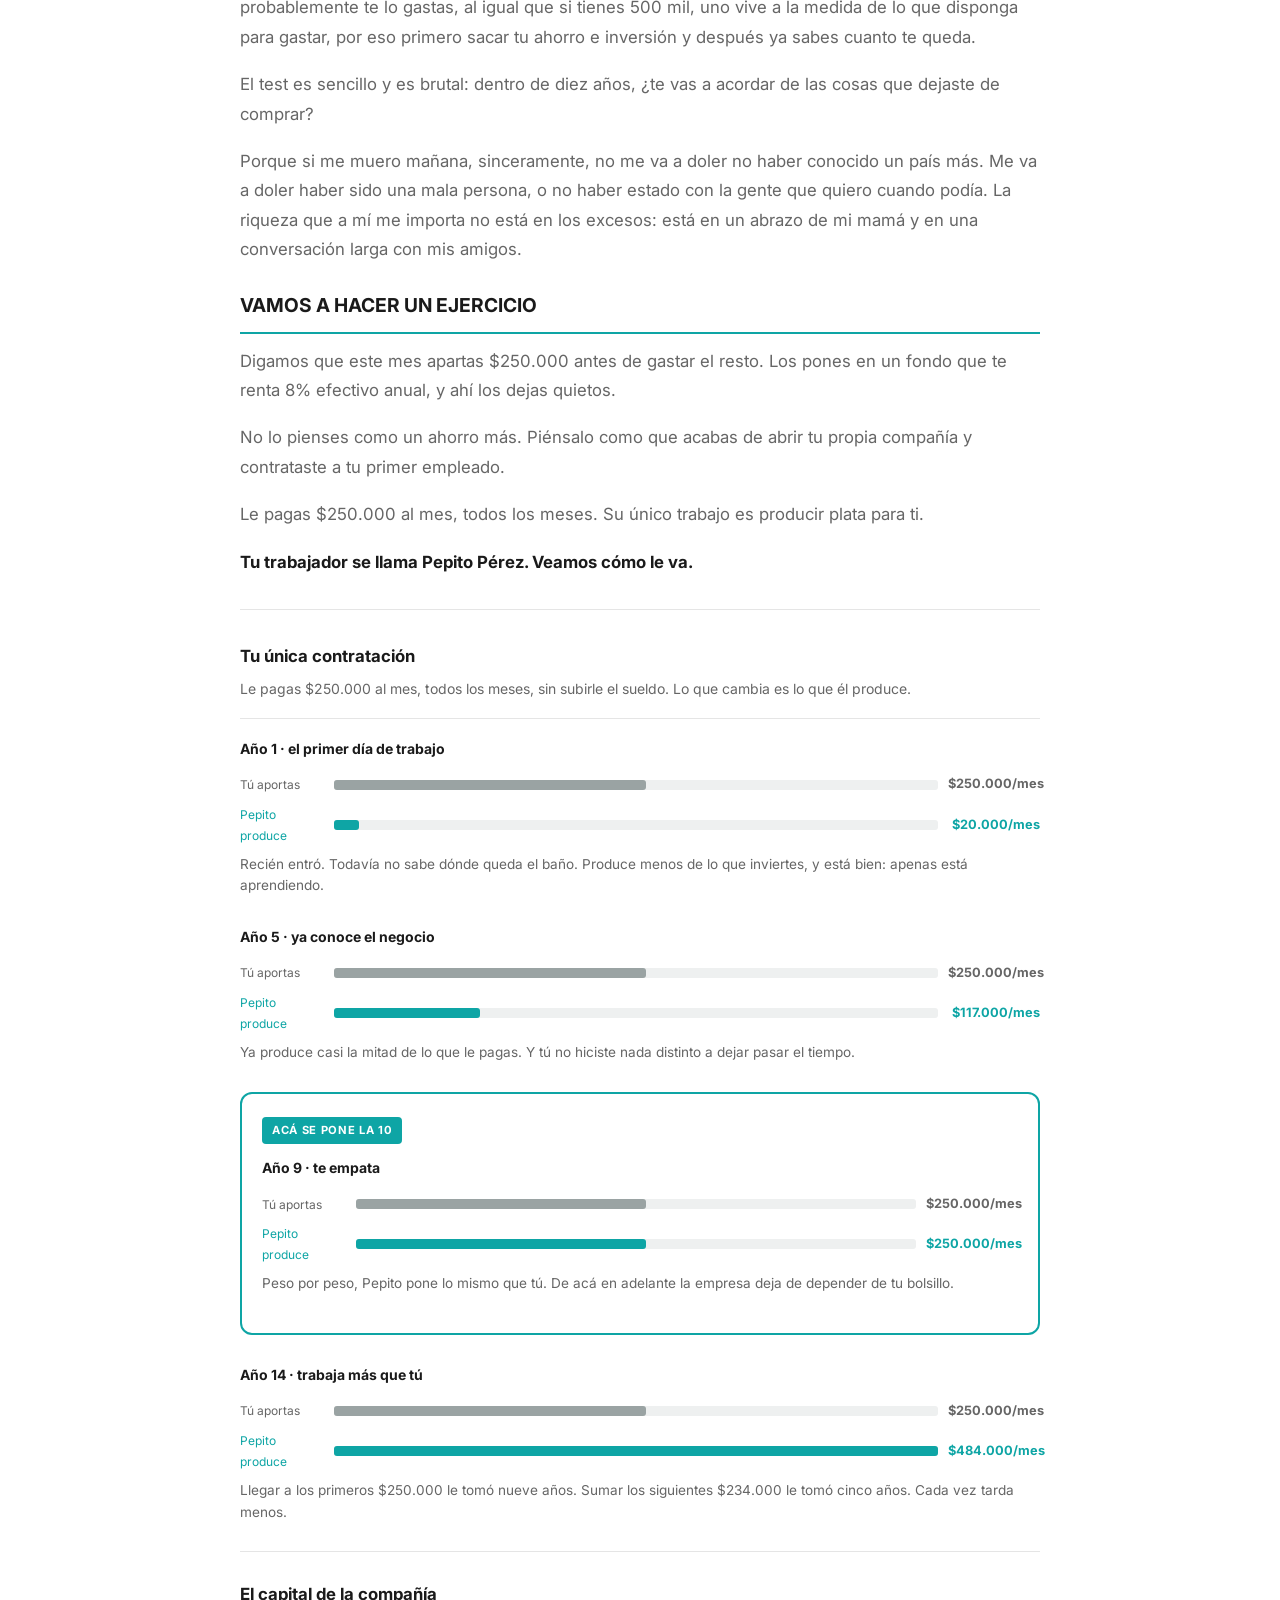
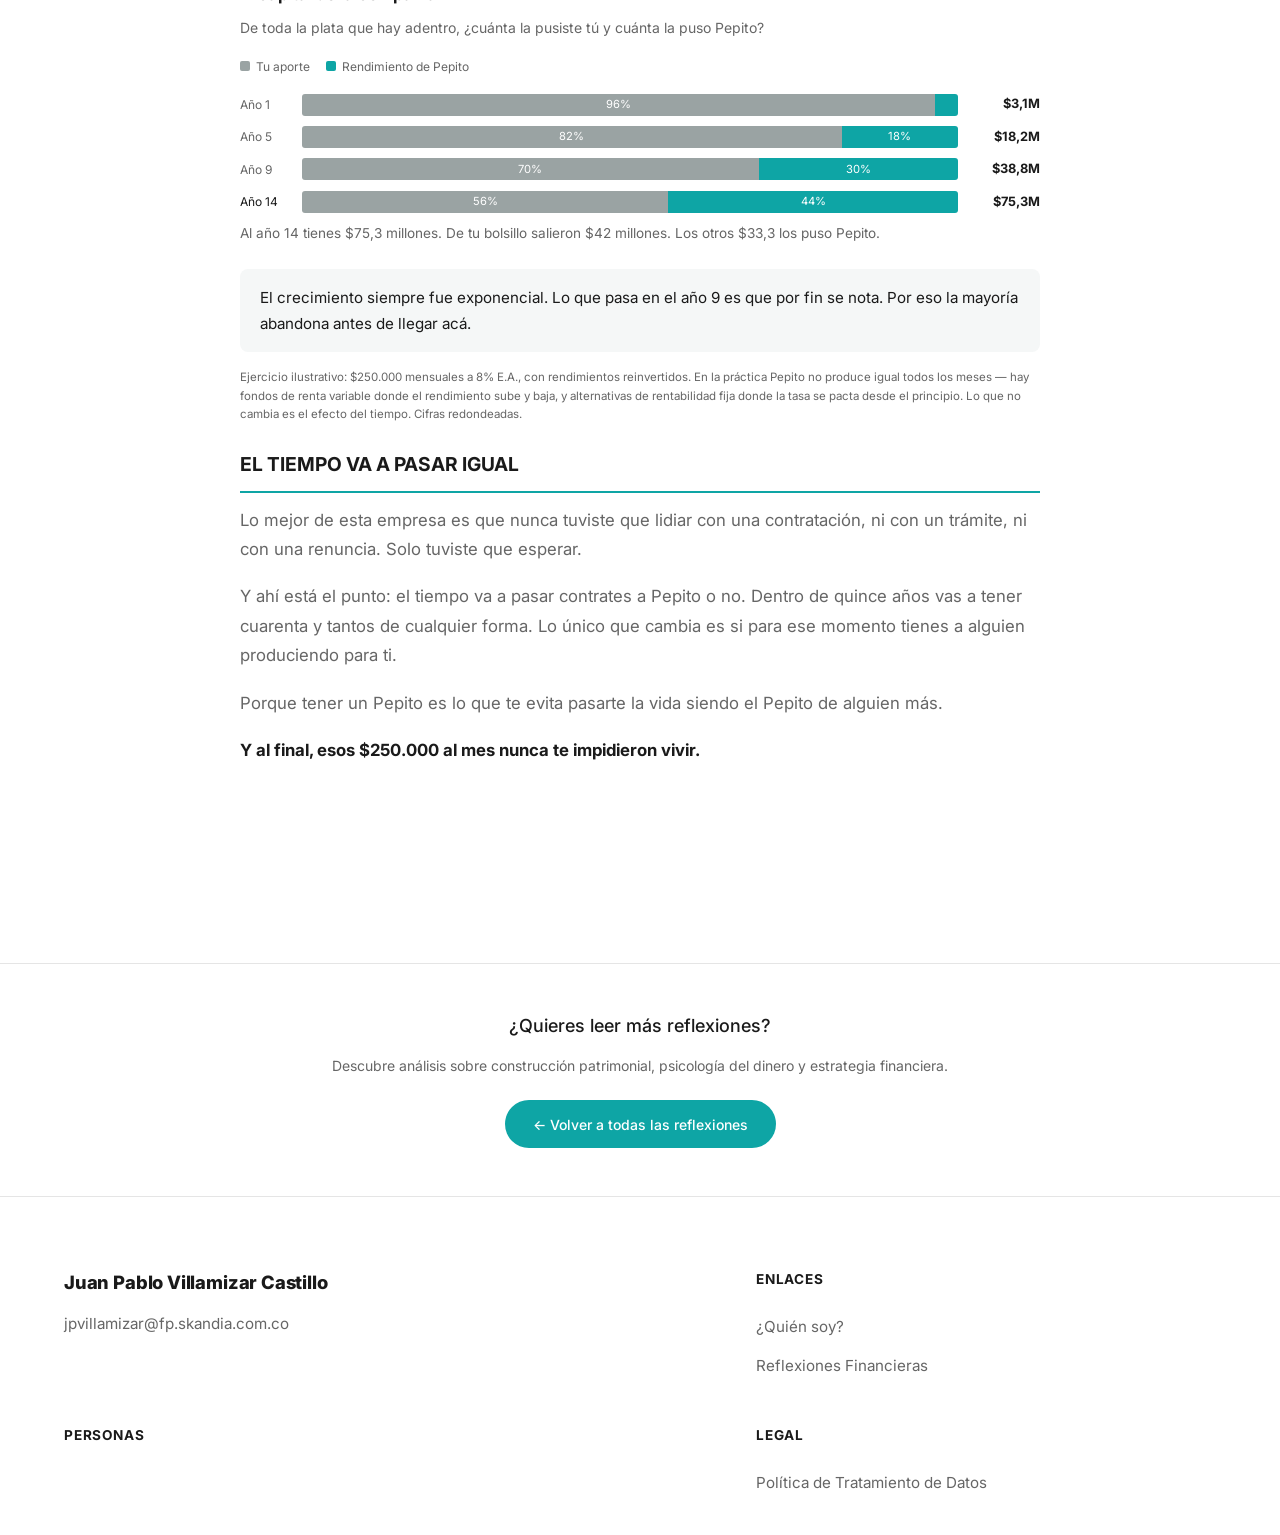
==== commit 5bd9cf51: "Añade politica de tratamiento de dato" ====
--- a/reflexion-bola-de-nieve.html
+++ b/reflexion-bola-de-nieve.html
@@ -6,14 +6,16 @@
 
   <title>¿Y si me muero mañana y no disfruté? | JP Villamizar</title>
 
-  <meta name="description" content="Por qué $250K invertidos inteligentemente se convierten en tu libertad financiera en 15 años." />
+  <meta name="description" content="No se trata de dejar de disfrutar. Se trata de que no seas tú el único poniendo la plata." />
   <meta property="og:type" content="article" />
   <meta property="og:title" content="¿Y si me muero mañana y no disfruté?" />
-  <meta property="og:description" content="Por qué $250K invertidos inteligentemente se convierten en tu libertad financiera en 15 años." />
-  <meta property="og:url" content="https://jpvillamizar.vercel.app/reflexion-bola-de-nieve.html" />
+  <meta property="og:description" content="No se trata de dejar de disfrutar. Se trata de que no seas tú el único poniendo la plata." />
+  <meta property="og:url" content="https://mimarcapersonaljp.vercel.app/reflexion-bola-de-nieve.html" />
   <!-- Opcional: si tienes una imagen de portada para la reflexión, descomenta y ajusta -->
-  <!-- <meta property="og:image" content="https://jpvillamizar.vercel.app/og-reflexiones.jpg" /> -->
-  <link rel="canonical" href="https://jpvillamizar.vercel.app/reflexion-bola-de-nieve.html" />
+  <meta property="og:image" content="https://mimarcapersonaljp.vercel.app/og-bola-de-nieve.png" />
+  <meta property="og:image:width" content="1200" />
+  <meta property="og:image:height" content="630" />
+  <link rel="canonical" href="https://mimarcapersonaljp.vercel.app/reflexion-bola-de-nieve.html" />
 
   <link rel="preconnect" href="https://fonts.googleapis.com" />
   <link rel="preconnect" href="https://fonts.gstatic.com" crossorigin />
@@ -424,7 +426,7 @@
       <div class="footer__col">
         <h3 class="footer__heading">Legal</h3>
         <ul class="footer__list">
-          <li><a href="#" class="footer__link">Políticas de Privacidad</a></li>
+          <li><a href="politica-tratamiento-datos.html" class="footer__link">Política de Tratamiento de Datos</a></li>
         </ul>
       </div>
     </div>
@@ -470,7 +472,7 @@
 
         <label class="checkbox-group">
           <input type="checkbox" id="privacyPolicy" name="privacyPolicy" required />
-          <span>He leído y acepto las <a href="#" class="inline-link">políticas de privacidad</a>.</span>
+          <span>Acepto la <a href="politica-tratamiento-datos.html" target="_blank" rel="noopener" class="inline-link">Política de Tratamiento de Datos Personales</a>.</span>
         </label>
 
         <button type="submit" class="btn btn--cta modal__submit">ENVIAR</button>
